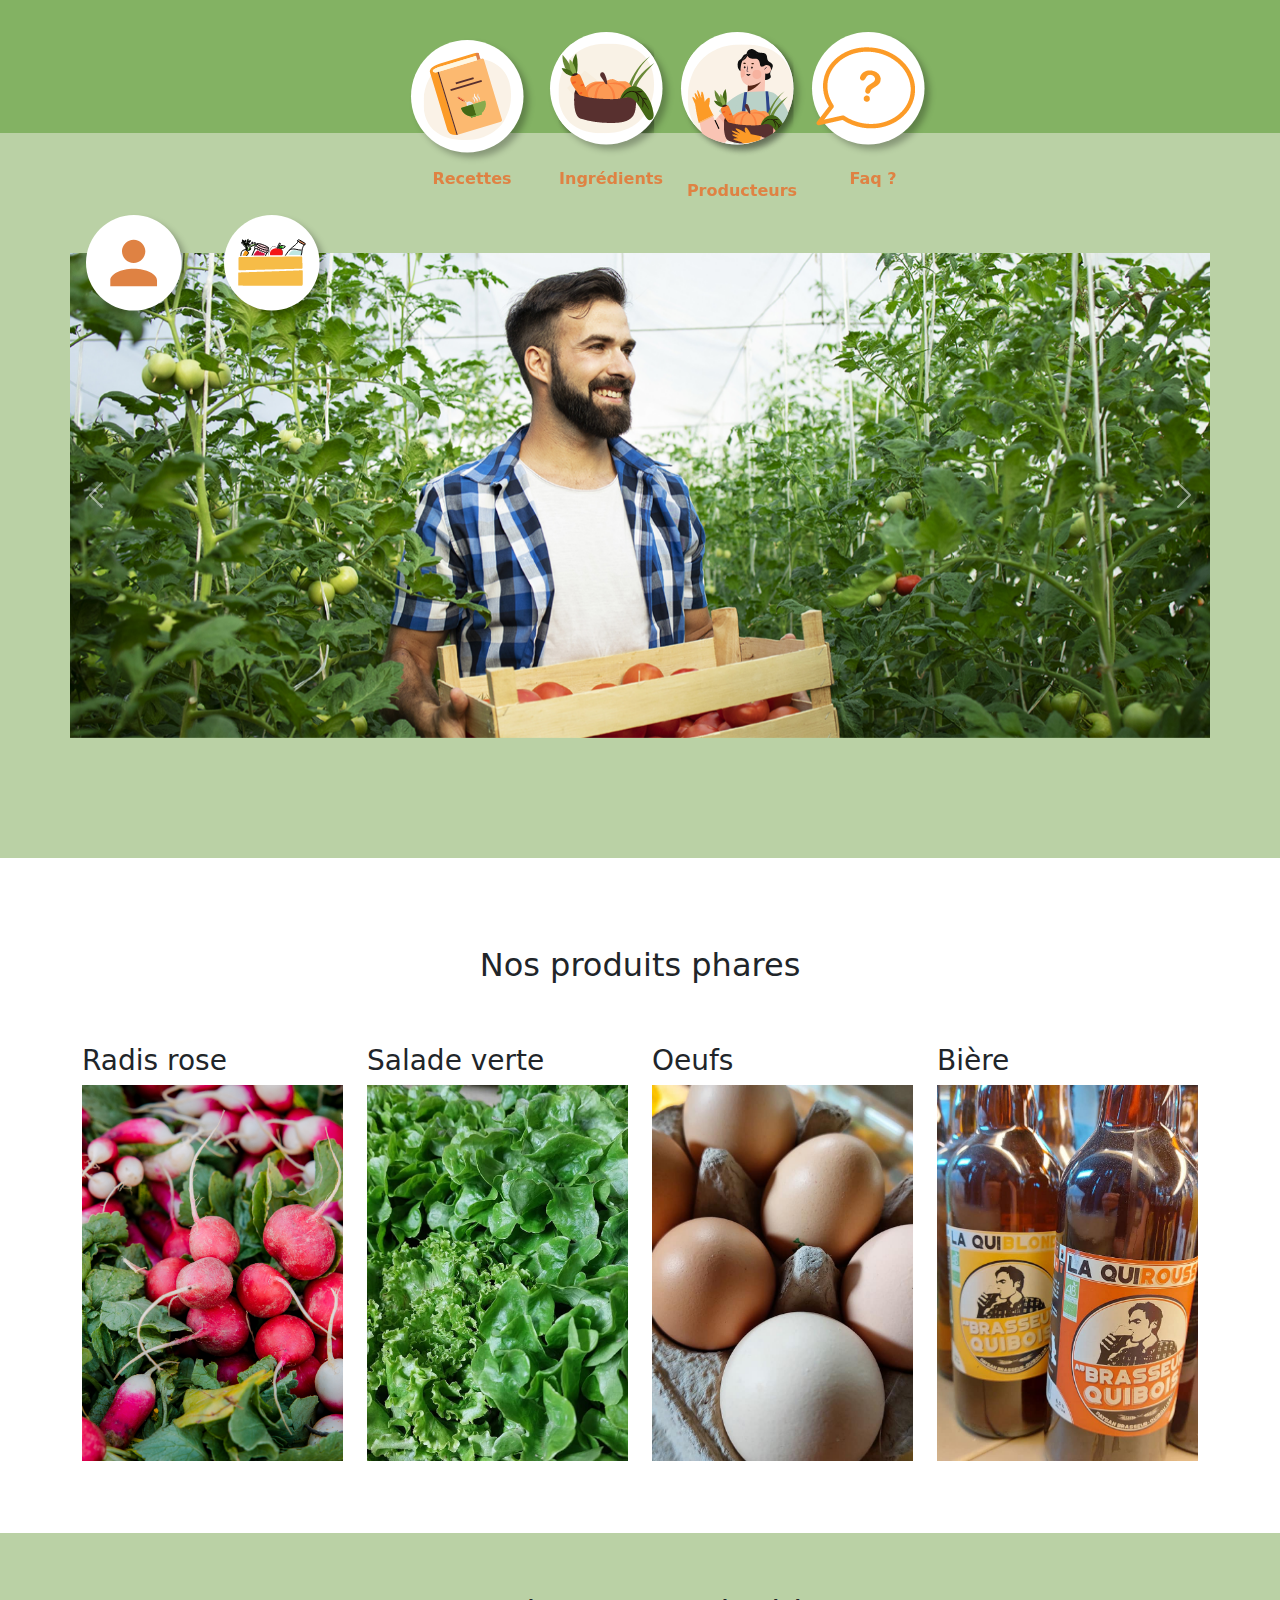
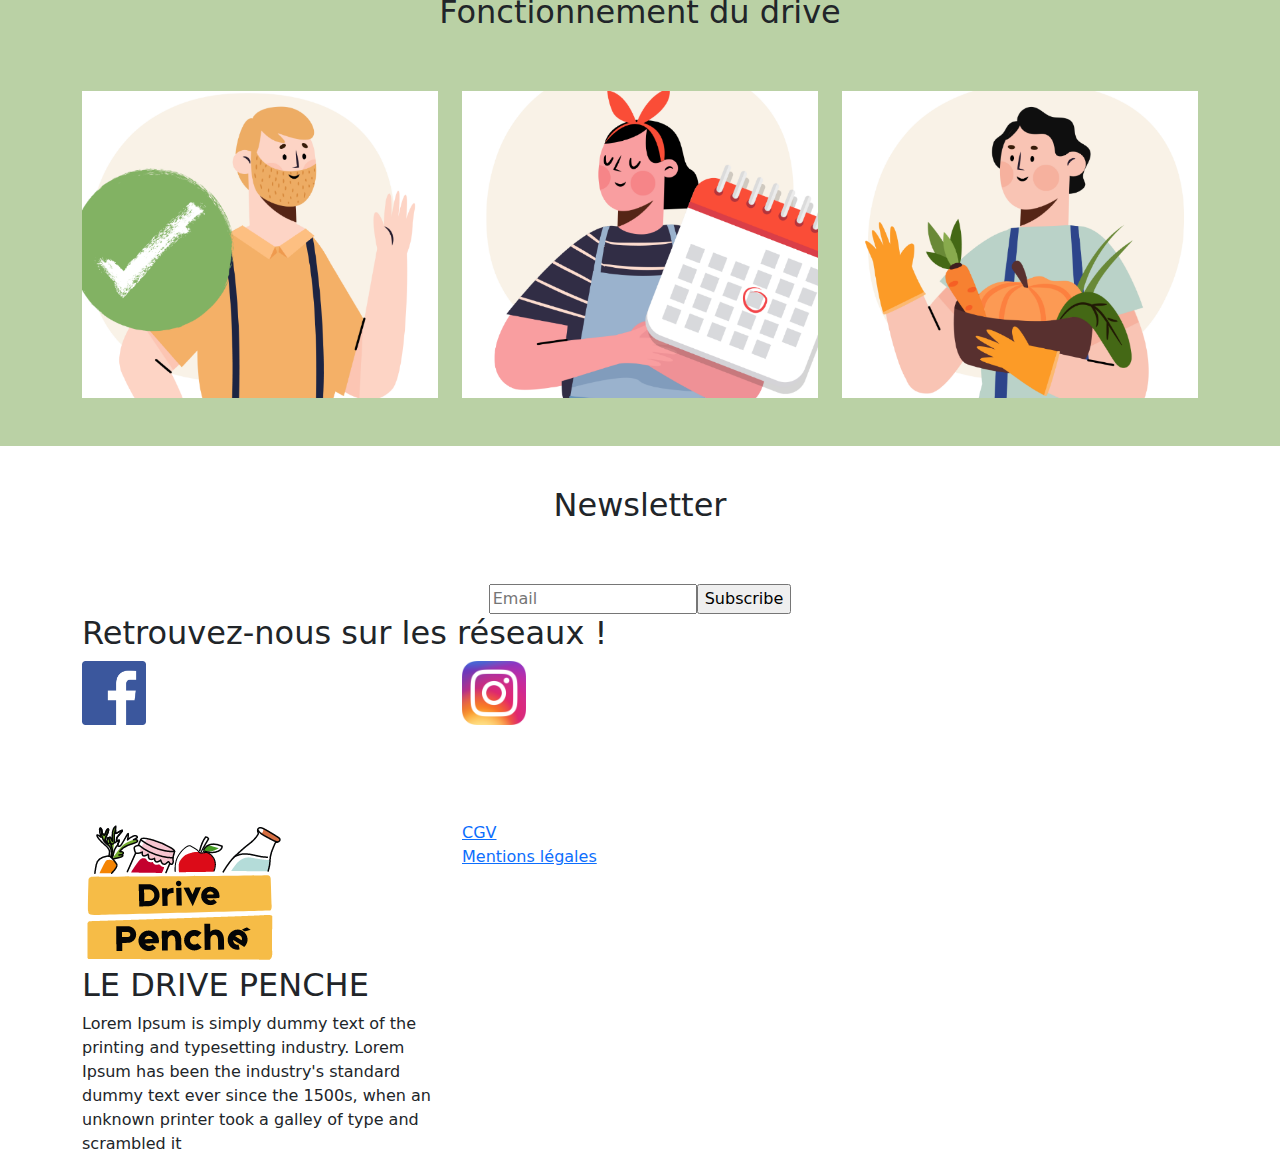
==== ledrivepenche.html @ c0ecc05b "start" ====
<!DOCTYPE html>
<html lang="en">
<head>
    <meta charset="UTF-8">
    <meta http-equiv="X-UA-Compatible" content="IE=edge">
    <meta name="viewport" content="width=device-width, initial-scale=1.0">
    <link rel="stylesheet" href="./lib/bt5/css/bootstrap.min.css">
    <link rel="stylesheet" href="./css/style.css">
    <title>Drive penché</title>
</head>
<body>
    <!-- nav -->
    <header id="navigation">      
      <nav class="navbar navstyle navbar-expand-xl fixed-top">
          <div class="container">
            <div class="row">
              <div class="col-4 col-xl-2">
                <a class="navbar-brand ms-2 me-4 mb-5" href="ledrivepenche.html">
                    <img src="./image/icons/logo_drive.png" x="0px" y="0px" width="130" height="100" viewBox="0 0 64 64">
                    </img>
                </a>
              </div>
              <div class="col-1 offset-3 col-xl-8">
                <button class="navbar-toggler collapsed" type="button" data-bs-toggle="collapse"
                  data-bs-target="#navbarCollapse" aria-controls="navbarCollapse" aria-expanded="false"
                  aria-label="Toggle navigation">
                  <span class="navbar-toggler-icon"></span>
                  <span></span>
                  <span></span>
                </button>
                <div class="collapse navbar-collapse main-menu" id="navbarCollapse">
                  <ul class="navbar-nav mx-auto">
                    <li class="nav-item">
                      <a class="nav-link" href="#">
                        <img src="./image/icons/Recettes.png" alt="">
                        <span class="d-block">Recettes</span>
                      </a>
                    </li>
                    <li class="nav-item">
                      <a href="#">
                        <img src="./image/icons/Ingredients.png" alt="" ></a>
                      <a class="nav-link" href="#">Ingrédients</a>
                    </li>
                    <li class="nav-item">
                      <a href="#"><img src="./image/icons/Producteurs.png" alt=""></a>
                      <a class="nav-link" href="#">Producteurs</a>
                    </li>
                    <li class="nav-item">
                      <a href="#"><img src="./image/icons/Faq.png" alt=""></a>
                      <a class="nav-link" href="#">Faq ?</a></li>
                  </ul>
                </div>
              </div>
              <div class="col-4 col-xl-2" id="navbarCollapse1">
                <ul class="navbar-nav ms-auto">
                  <li class="nav-item me-4 mb-5">
                    <a href="#"><img src="./image/icons/client.png" alt=""></a>
                  </li>
                  <li class="nav-item">
                    <a href="#"><img src="./image/icons/panier.png" alt=""></a>
                  </li>
                </ul>
              </div>
            </div>
          </div>
        </nav>
  </header>
      <!-- nav end -->




      <!-- home -->
      <div id="slider" class="carousel slide" data-bs-ride="carousel">
        <div class="carousel-inner container">
          <div class="carousel-item active">
            <img src="./image/landing-img.png" class="d-block w-100" alt="...">
          </div>
          <div class="carousel-item">
            <img src="./image/landing-img.png" class="d-block w-100" alt="...">
          </div>
        </div>
        <button class="carousel-control-prev" type="button" data-bs-target="#slider" data-bs-slide="prev">
          <span class="carousel-control-prev-icon" aria-hidden="true"></span>
          <span class="visually-hidden">Previous</span>
        </button>
        <button class="carousel-control-next" type="button" data-bs-target="#slider" data-bs-slide="next">
          <span class="carousel-control-next-icon" aria-hidden="true"></span>
          <span class="visually-hidden">Next</span>
        </button>
      </div>
  </div>
      <!-- home end -->
      


      
      <!-- section produits -->
      <div id="produits" class="container mt-5">
        <div class="row">
            <h2 class="text-center">Nos produits phares</h2>
            <div class="col-12 col-sm-6 col-lg-3 mb-4">
                <h3>Radis rose</h3>
                <img src="./image/radis.png" class="img-fluid" alt="...">
            </div>
                 <div class="col-12 col-sm-6 col-lg-3 mb-4">
                    <h3>Salade verte</h3>
                        <img src="./image/salade.png" class="img-fluid" alt="...">        
                </div>
                <div class="col-12 col-sm-6 col-lg-3 mb-4">
                        <h3>Oeufs</h3>
                    <img src="./image/oeufs.png" class="img-fluid" alt="...">
                </div>
            <div class="col-12 col-sm-6 col-lg-3 mb-4">
                    <h3>Bière</h3>
                <img src="./image/biere.png" class="img-fluid" alt="...">        
            </div>
           </div>
        </div>
      <!-- section produits end -->

    
      
      <!-- section fonctionnement -->
      <div id="fonctionnement" >
        <div class="container mt-5">
          <div class="row text-center">
            <h2>Fonctionnement du drive</h2>
              <div class="col-12 col-sm-8 col-lg-4 mb-5">
                  <img src="./image/fonctionnement1.png" class="img-fluid" alt="...">
              </div>
                 <div class="col-12 col-sm-8 col-lg-4 mb-5">
                    <img src="./image/fonctionnement2.png" class="img-fluid" alt="...">        
                </div>
              <div class="col-12 col-sm-8 col-lg-4 mb-5">
                  <img src="./image/fonctionnement3.png" class="img-fluid" alt="...">
              </div>
           </div>
        </div>
      </div>
      <!-- section fonctionnement end -->




        <!-- newsletter -->
        <div id="newsletter" class="text-center">
          <h2>Newsletter</h2>
          <form class="d-flex justify-content-center" action="#">
            <input type="" placeholder="Email" />
            <input type="submit" value="Subscribe" />
          </form>
        </div>
        <!-- newsletter end -->

      
      
      
      <!-- prefooter -->
      <div id="reseaux" class="container">
        <div class="row">
            <h2>Retrouvez-nous sur les réseaux !</h2>
            <div class="col-12 col-sm-8 col-lg-4 mb-5">
                <img src="./image/icons/facebook.png" alt="..." width="64" height="64">
            </div>
                 <div class="col-12 col-sm-8 col-lg-4 mb-5">
                    <img src="./image/icons/instagram.png" class="" alt="..." width="64" height="64">        
                </div>
           </div>
        </div>
    <!-- prefooter end -->


      <!-- footer -->
      <div id="reseaux" class="container mt-5">
        <div class="row">
            <div class="col-12 col-sm-8 col-lg-4">
                <img src="./image/icons/logo_drive.png" class="image-fluid" alt="...">
                  <h2>LE DRIVE PENCHE</h2>
                    <p>Lorem Ipsum is simply dummy text of the printing
                      and typesetting industry. Lorem Ipsum has been the
                      industry's standard dummy text ever since the
                      1500s, when an unknown printer took a galley of
                      type and scrambled it </p>
            </div>
                 <div class="col-12 col-sm-8 col-lg-4">
                    <ul class="list-unstyled">
                        <a href="#">
                            <li>CGV</li>
                        </a>
                        <a href="#">
                            <li>Mentions légales</li>
                        </a>
                    </ul>       
                </div>
           </div>
        </div>
      <!-- footer end -->





    <script src="./lib/bt5/js/bootstrap.min.js"></script>
</body>
</html>
---- css/style.css ----
.main-menu {
    margin-top: 130px;
}
header {
    height: 133px;
}
.navbar {
    height: 133px;
    background-color: #83b263;
    padding-top: 45px;
}
#slider {
    background-color: #BAD1A5;
}
.carousel {
    padding: 120px 0 ;
}
.carousel-inner {
    padding: 0;
}
#navbarCollapse a {
    color: #DF8243;
    font-weight: bolder;
    text-align: center;
}
#fonctionnement {
    background-color: #BAD1A5;
}
#fonctionnement h2 {
    margin-top: 60px;
    margin-bottom: 60px;
}

#produits h2 {
    margin-top: 40px;
    margin-bottom: 60px;
}
#newsletter h2  {
    margin-top: 40px;
    margin-bottom: 60px;
}
#reseaux {
    flex
}
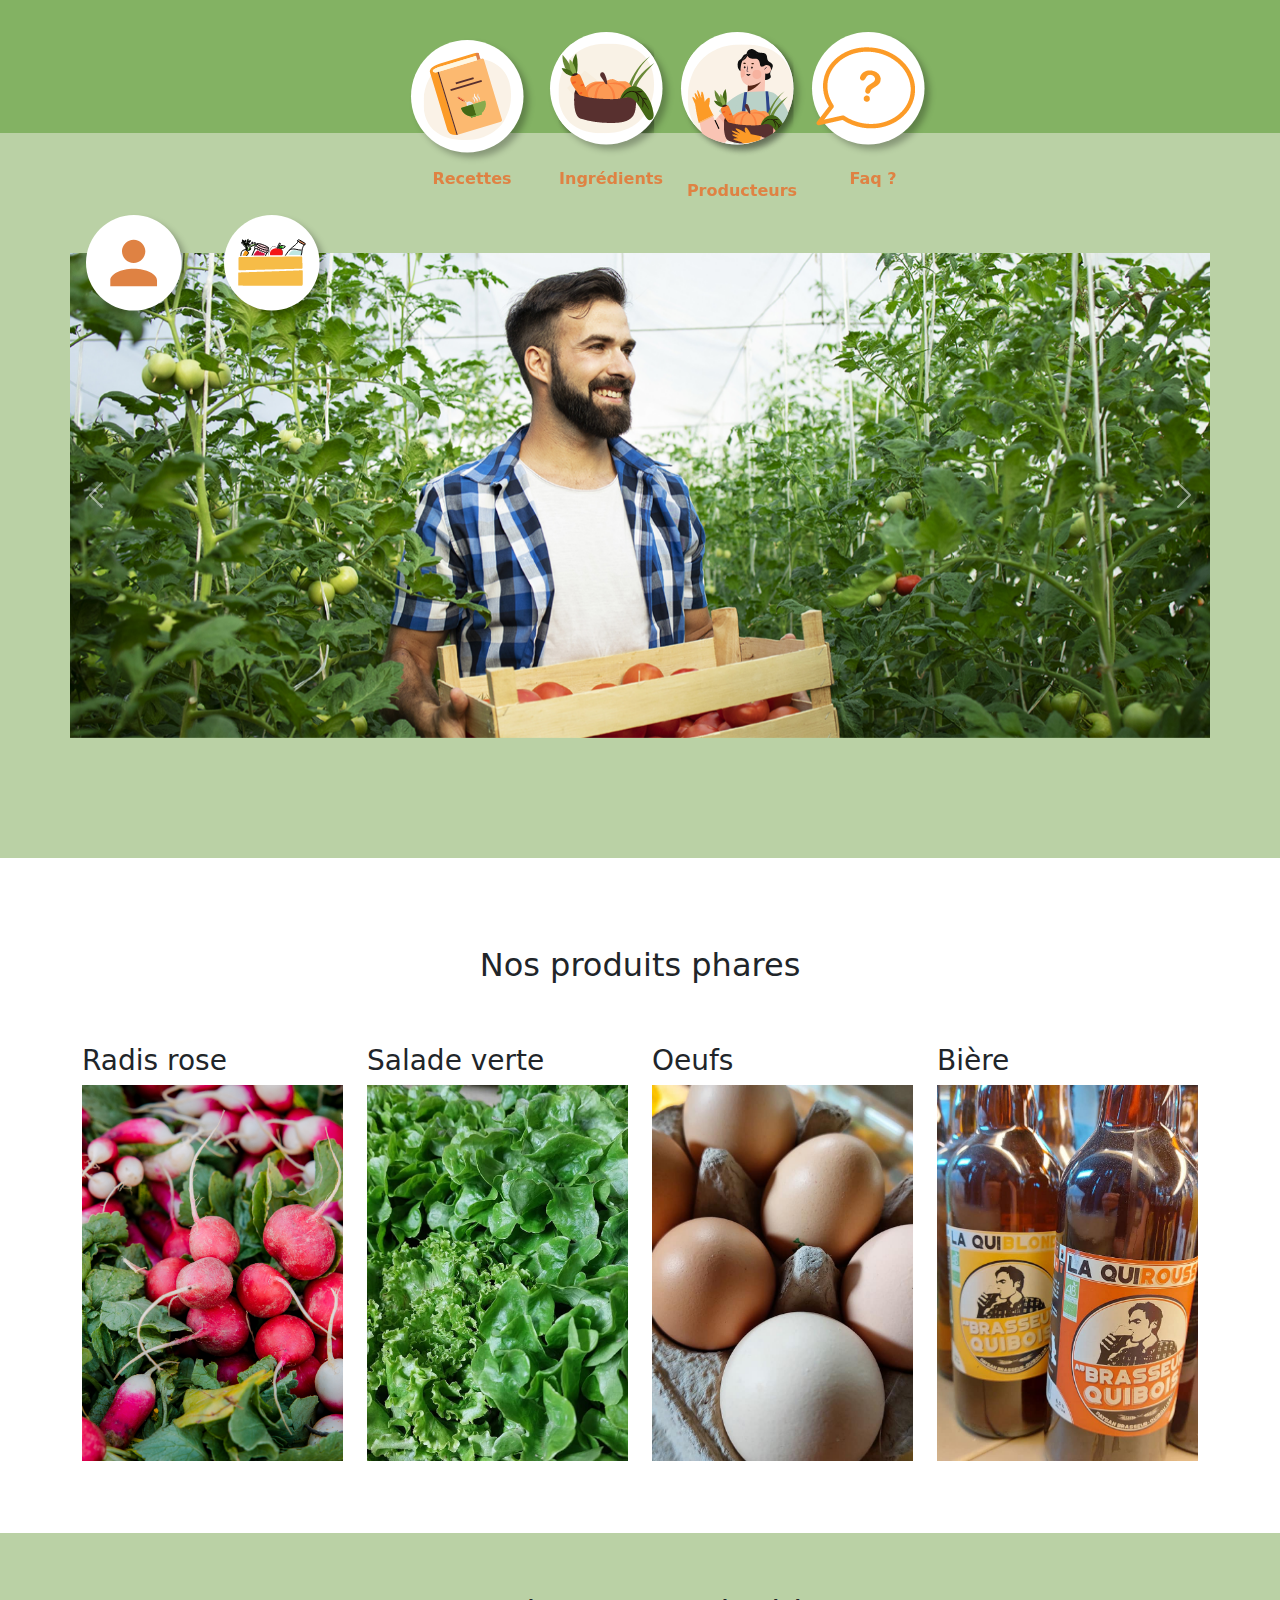
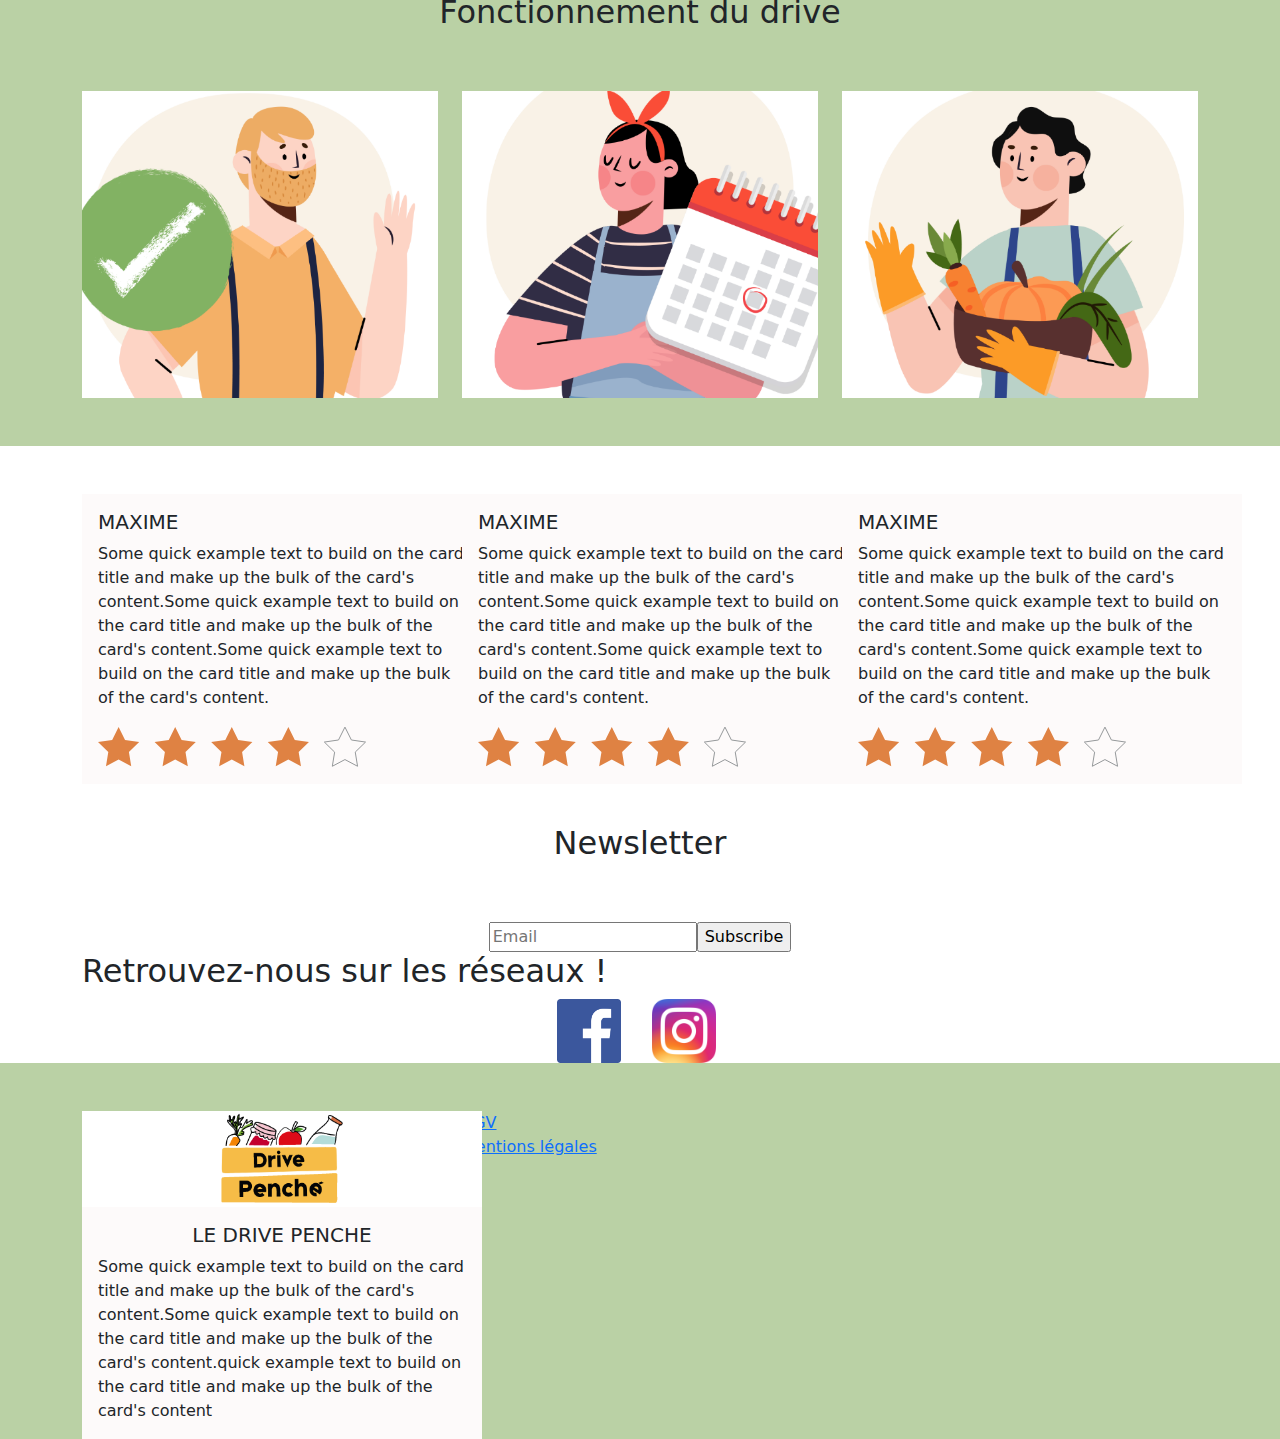
==== commit 7cf3f378: "card" ====
--- a/ledrivepenche.html
+++ b/ledrivepenche.html
@@ -70,7 +70,7 @@
 
 
 
-      <!-- home -->
+      <!-- home --> 
       <div id="slider" class="carousel slide" data-bs-ride="carousel">
         <div class="carousel-inner container">
           <div class="carousel-item active">
@@ -140,6 +140,40 @@
       </div>
       <!-- section fonctionnement end -->
 
+<!---commentaires-->
+        <div class="container">
+          <div class="row">
+              <div class="col-12 col-sm-8 col-lg-4">
+                <div class="card rounded-0 border-0 mt-5" style="width: 25rem;">
+                  <div class="card-body">
+                    <h5 class="card-title text-left">MAXIME</h5>
+                    <p class="card-text">Some quick example text to build on the card title and make up the bulk of the card's content.Some quick example text to build on the card title and make up the bulk of the card's content.Some quick example text to build on the card title and make up the bulk of the card's content.</p>
+                    <img src="./image/icons/stars.png" class="" alt="...">
+                  </div>
+                </div>
+              </div>
+              <div class="col-12 col-sm-8 col-lg-4">
+                <div class="card rounded-0 border-0 mt-5" style="width: 25rem;">
+                  <div class="card-body">
+                    <h5 class="card-title text-left">MAXIME</h5>
+                    <p class="card-text">Some quick example text to build on the card title and make up the bulk of the card's content.Some quick example text to build on the card title and make up the bulk of the card's content.Some quick example text to build on the card title and make up the bulk of the card's content.</p>
+                    <img src="./image/icons/stars.png" class="" alt="...">
+                  </div>
+                </div>
+              </div>
+              <div class="col-12 col-sm-8 col-lg-4">
+                <div class="card rounded-0 border-0 mt-5" style="width: 25rem;">
+                  <div class="card-body">
+                    <h5 class="card-title text-left">MAXIME</h5>
+                    <p class="card-text">Some quick example text to build on the card title and make up the bulk of the card's content.Some quick example text to build on the card title and make up the bulk of the card's content.Some quick example text to build on the card title and make up the bulk of the card's content.</p>
+                    <img src="./image/icons/stars.png" class="" alt="...">
+                  </div>
+                </div>
+              </div>
+            </div>
+          </div>
+<!---commntaires end-->
+
 
 
 
@@ -160,41 +194,43 @@
       <div id="reseaux" class="container">
         <div class="row">
             <h2>Retrouvez-nous sur les réseaux !</h2>
-            <div class="col-12 col-sm-8 col-lg-4 mb-5">
+            <div class="col-1 offset-5">
                 <img src="./image/icons/facebook.png" alt="..." width="64" height="64">
             </div>
-                 <div class="col-12 col-sm-8 col-lg-4 mb-5">
+                 <div class="col-2">
                     <img src="./image/icons/instagram.png" class="" alt="..." width="64" height="64">        
                 </div>
            </div>
         </div>
-    <!-- prefooter end -->
+      <!-- prefooter end -->
 
 
       <!-- footer -->
-      <div id="reseaux" class="container mt-5">
-        <div class="row">
-            <div class="col-12 col-sm-8 col-lg-4">
-                <img src="./image/icons/logo_drive.png" class="image-fluid" alt="...">
-                  <h2>LE DRIVE PENCHE</h2>
-                    <p>Lorem Ipsum is simply dummy text of the printing
-                      and typesetting industry. Lorem Ipsum has been the
-                      industry's standard dummy text ever since the
-                      1500s, when an unknown printer took a galley of
-                      type and scrambled it </p>
-            </div>
-                 <div class="col-12 col-sm-8 col-lg-4">
-                    <ul class="list-unstyled">
-                        <a href="#">
-                            <li>CGV</li>
-                        </a>
-                        <a href="#">
-                            <li>Mentions légales</li>
-                        </a>
-                    </ul>       
-                </div>
-           </div>
-        </div>
+      <div class="reseaux">
+        <div class="container">
+          <div class="row">
+              <div class="col-12 col-sm-8 col-lg-4">
+                <div class="card rounded-0 border-0 mt-5" style="width: 25rem;">
+                  <img src="./image/icons/logo_drive.png" class="" alt="..." width="128" height="96">
+                  <div class="card-body">
+                    <h5 class="card-title text-center">LE DRIVE PENCHE</h5>
+                    <p class="card-text">Some quick example text to build on the card title and make up the bulk of the card's content.Some quick example text to build on the card title and make up the bulk of the card's content.quick example text to build on the card title and make up the bulk of the card's content</p>
+                  </div>
+                </div>
+              </div>
+                  <div class="col-12 col-sm-8 col-lg-4 mt-5">
+                      <ul class="list-unstyled">
+                          <a href="#">
+                              <li>CGV</li>
+                          </a>
+                          <a href="#">
+                              <li>Mentions légales</li>
+                          </a>
+                      </ul>       
+                  </div>
+            </div>
+          </div>
+      </div>
       <!-- footer end -->
 
 
--- a/css/style.css
+++ b/css/style.css
@@ -39,6 +39,14 @@
     margin-top: 40px;
     margin-bottom: 60px;
 }
-#reseaux {
-    flex
-}+.reseaux {
+    background-color: #BAD1A5;
+    
+}
+.reseaux img {
+    margin: 0 auto;
+}
+
+.card-body {
+    background-color: #FDFAFA;
+}
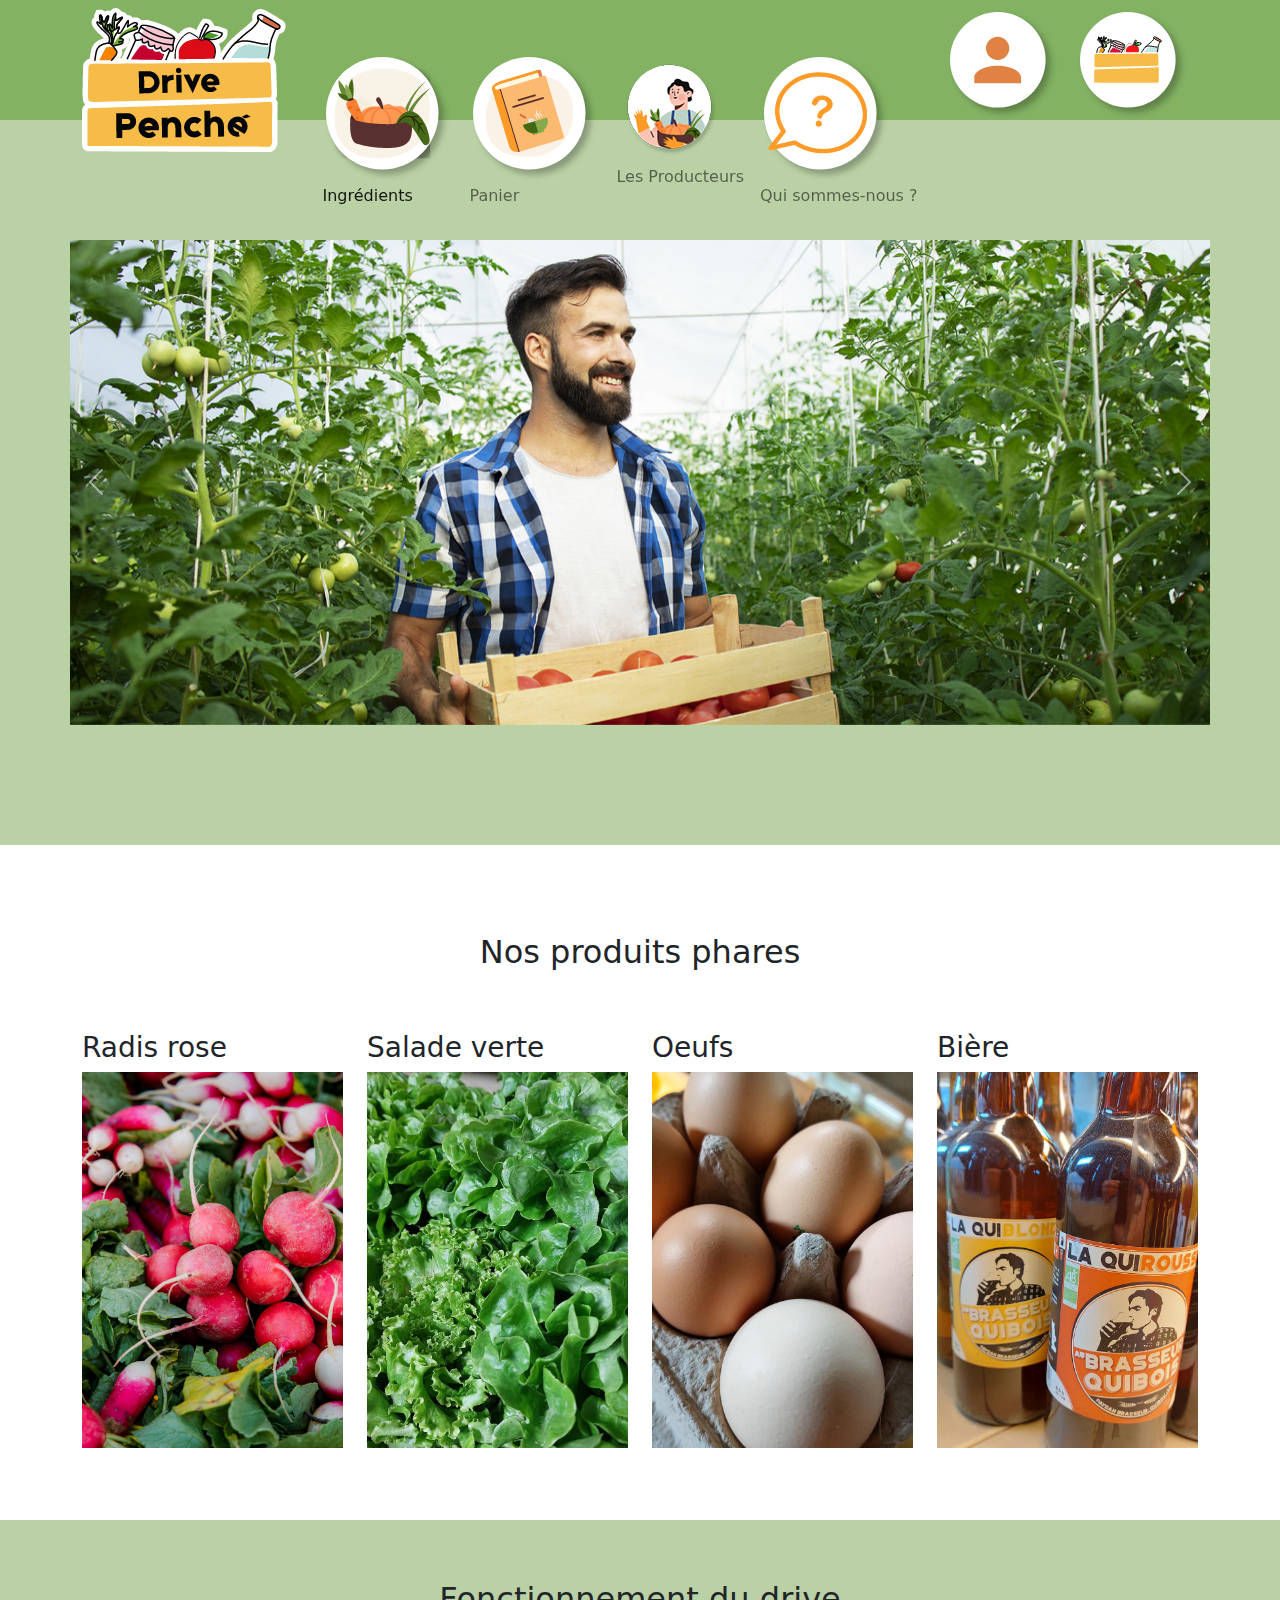
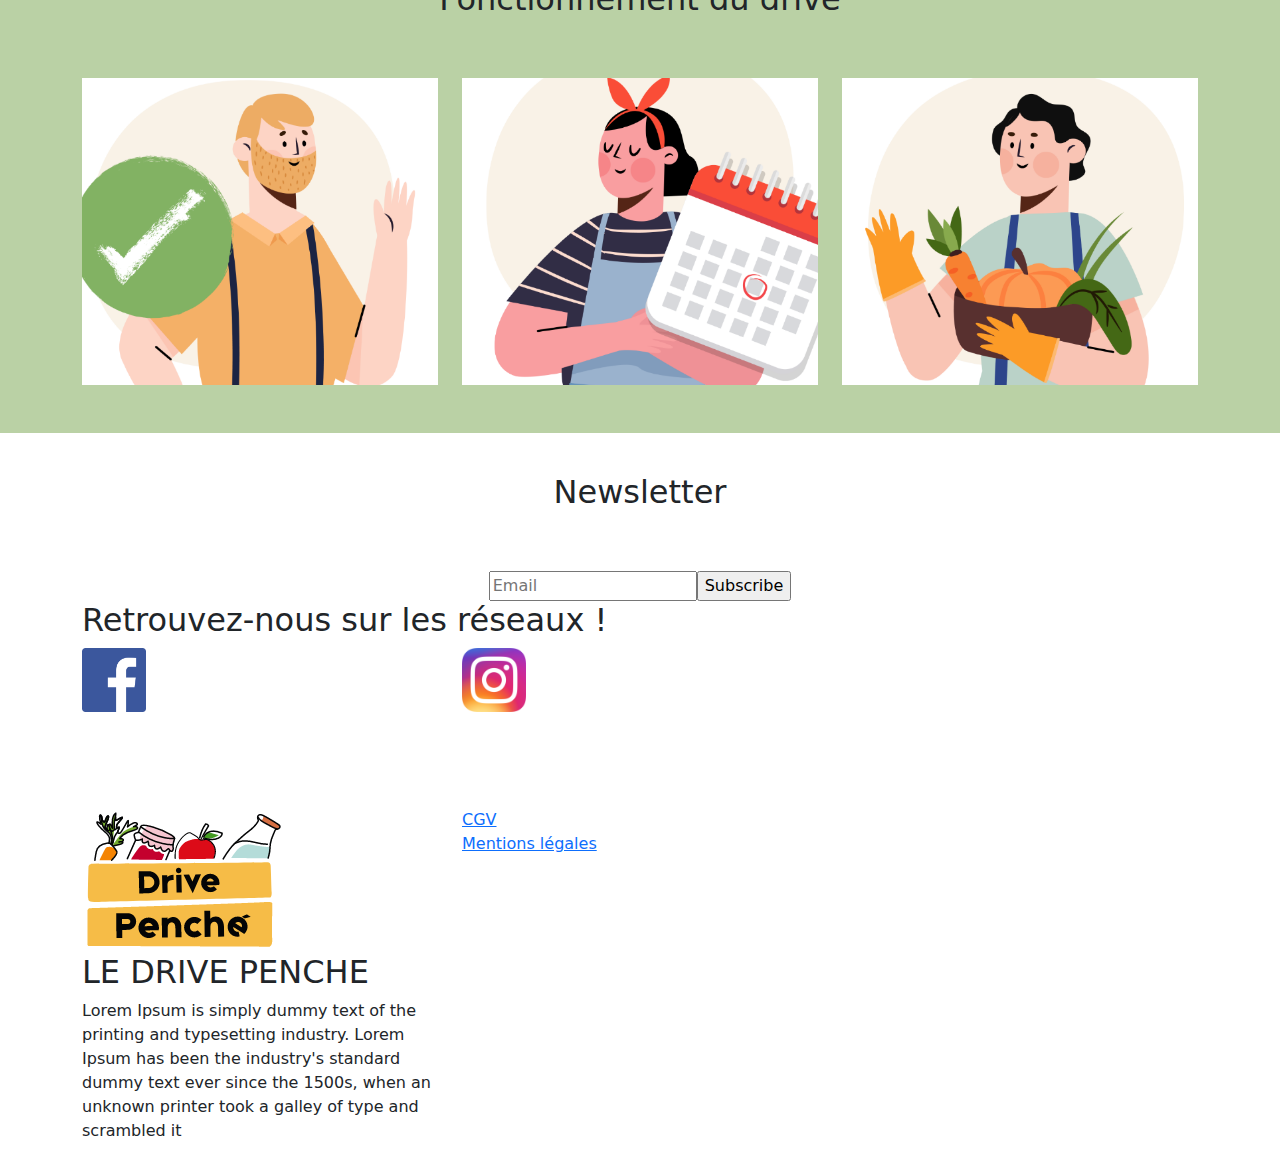
==== commit 7e1c3131: "Modification header" ====
--- a/ledrivepenche.html
+++ b/ledrivepenche.html
@@ -1,126 +1,114 @@
 <!DOCTYPE html>
-<html lang="en">
+<html lang="fr">
 <head>
     <meta charset="UTF-8">
     <meta http-equiv="X-UA-Compatible" content="IE=edge">
     <meta name="viewport" content="width=device-width, initial-scale=1.0">
     <link rel="stylesheet" href="./lib/bt5/css/bootstrap.min.css">
     <link rel="stylesheet" href="./css/style.css">
-    <title>Drive penché</title>
+    <title>Le Drive penché</title>
 </head>
 <body>
-    <!-- nav -->
-    <header id="navigation">      
-      <nav class="navbar navstyle navbar-expand-xl fixed-top">
-          <div class="container">
-            <div class="row">
-              <div class="col-4 col-xl-2">
-                <a class="navbar-brand ms-2 me-4 mb-5" href="ledrivepenche.html">
-                    <img src="./image/icons/logo_drive.png" x="0px" y="0px" width="130" height="100" viewBox="0 0 64 64">
-                    </img>
-                </a>
-              </div>
-              <div class="col-1 offset-3 col-xl-8">
-                <button class="navbar-toggler collapsed" type="button" data-bs-toggle="collapse"
-                  data-bs-target="#navbarCollapse" aria-controls="navbarCollapse" aria-expanded="false"
-                  aria-label="Toggle navigation">
-                  <span class="navbar-toggler-icon"></span>
-                  <span></span>
-                  <span></span>
-                </button>
-                <div class="collapse navbar-collapse main-menu" id="navbarCollapse">
-                  <ul class="navbar-nav mx-auto">
-                    <li class="nav-item">
-                      <a class="nav-link" href="#">
-                        <img src="./image/icons/Recettes.png" alt="">
-                        <span class="d-block">Recettes</span>
-                      </a>
-                    </li>
-                    <li class="nav-item">
-                      <a href="#">
-                        <img src="./image/icons/Ingredients.png" alt="" ></a>
-                      <a class="nav-link" href="#">Ingrédients</a>
-                    </li>
-                    <li class="nav-item">
-                      <a href="#"><img src="./image/icons/Producteurs.png" alt=""></a>
-                      <a class="nav-link" href="#">Producteurs</a>
-                    </li>
-                    <li class="nav-item">
-                      <a href="#"><img src="./image/icons/Faq.png" alt=""></a>
-                      <a class="nav-link" href="#">Faq ?</a></li>
-                  </ul>
-                </div>
-              </div>
-              <div class="col-4 col-xl-2" id="navbarCollapse1">
-                <ul class="navbar-nav ms-auto">
-                  <li class="nav-item me-4 mb-5">
-                    <a href="#"><img src="./image/icons/client.png" alt=""></a>
-                  </li>
-                  <li class="nav-item">
-                    <a href="#"><img src="./image/icons/panier.png" alt=""></a>
-                  </li>
-                </ul>
-              </div>
-            </div>
-          </div>
-        </nav>
+  <!-- HEADER -->
+  <header class="sticky-top bg-primary">
+    <nav class="navbar navbar-expand-lg p-0">
+      <div class="container">
+        <a class="navbar-brand" href="#">
+          <img src="image/icons/logo_drive.png" alt="Logo du drive penché">
+        </a>
+        <button class="navbar-toggler" type="button" data-bs-toggle="collapse" data-bs-target="#navbarSupportedContent" aria-controls="navbarSupportedContent" aria-expanded="false" aria-label="Toggle navigation">
+          <span class="navbar-toggler-icon"></span>
+        </button>
+        <div class="collapse navbar-collapse" id="navbarSupportedContent">
+          <ul class="navbar-nav mx-auto main-nav">
+            <li class="nav-item">
+              <a class="nav-link active" aria-current="page" href="#">
+                <img class="d-none d-lg-block" src="image/icons/Ingredients.png" alt="" srcset="">
+                <span class="d-block">Ingrédients</span>
+              </a>
+            </li>
+            <li class="nav-item">
+              <a class="nav-link" href="#">
+                <img class="d-none d-lg-block" src="image/icons/Recettes.png" alt="" srcset="">
+                <span class="d-block">Panier</span>
+              </a>
+            </li>
+            <li class="nav-item">
+              <a class="nav-link" href="#">
+                <img class="d-none d-lg-block" src="image/icons/Producteurs.png" alt="" srcset="">                
+                <span class="d-block">Les Producteurs</span>
+              </a>              
+            </li>
+            <li class="nav-item">
+              <a class="nav-link">
+                <img class="d-none d-lg-block" src="image/icons/Faq.png" alt="" srcset="">                
+                <span class="d-block">Qui sommes-nous ?</span>
+              </a>
+            </li>
+          </ul>          
+        </div>
+        <div class="d-none d-lg-flex">
+          <ul class="navbar-nav">
+            <li class="nav-item"><img class="nav-link" src="image/icons/client.png" alt="" srcset=""></li>
+            <li class="nav-item"><img class="nav-link" src="image/icons/panier.png" alt="" srcset=""></li>              
+          </ul>
+        </div> 
+        <div class="d-flex d-lg-none fixed-bottom p-3">          
+            <a href="/"><img class="nav-link" src="image/icons/client.png" alt="" srcset=""></a>
+            <a href="/"><img class="nav-link" src="image/icons/panier.png" alt="" srcset=""></a>
+          </ul>
+        </div>       
+      </div>
+    </nav>
   </header>
-      <!-- nav end -->
+  
+  <!-- END HEADER -->
 
+  <!-- HOME --> 
+  <div id="slider" class="carousel slide" data-bs-ride="carousel">
+    <div class="carousel-inner container">
+      <div class="carousel-item active">
+        <img src="./image/landing-img.png" class="d-block w-100" alt="...">
+      </div>
+      <div class="carousel-item">
+        <img src="./image/landing-img.png" class="d-block w-100" alt="...">
+      </div>
+    </div>
+    <button class="carousel-control-prev" type="button" data-bs-target="#slider" data-bs-slide="prev">
+      <span class="carousel-control-prev-icon" aria-hidden="true"></span>
+      <span class="visually-hidden">Previous</span>
+    </button>
+    <button class="carousel-control-next" type="button" data-bs-target="#slider" data-bs-slide="next">
+      <span class="carousel-control-next-icon" aria-hidden="true"></span>
+      <span class="visually-hidden">Next</span>
+    </button>
+  </div>
+  <!-- END HOME -->
+      
+  <!-- section produits -->
+  <div id="produits" class="container mt-5">
+    <div class="row">
+      <h2 class="text-center">Nos produits phares</h2>
+      <div class="col-12 col-sm-6 col-lg-3 mb-4">
+        <h3>Radis rose</h3>
+        <img src="./image/radis.png" class="img-fluid" alt="...">
+      </div>
+      <div class="col-12 col-sm-6 col-lg-3 mb-4">
+        <h3>Salade verte</h3>
+        <img src="./image/salade.png" class="img-fluid" alt="...">        
+      </div>
+      <div class="col-12 col-sm-6 col-lg-3 mb-4">
+        <h3>Oeufs</h3>
+        <img src="./image/oeufs.png" class="img-fluid" alt="...">
+      </div>
+      <div class="col-12 col-sm-6 col-lg-3 mb-4">
+        <h3>Bière</h3>
+        <img src="./image/biere.png" class="img-fluid" alt="...">        
+      </div>
+    </div>
+  </div>
+  <!-- section produits end -->
 
-
-
-      <!-- home --> 
-      <div id="slider" class="carousel slide" data-bs-ride="carousel">
-        <div class="carousel-inner container">
-          <div class="carousel-item active">
-            <img src="./image/landing-img.png" class="d-block w-100" alt="...">
-          </div>
-          <div class="carousel-item">
-            <img src="./image/landing-img.png" class="d-block w-100" alt="...">
-          </div>
-        </div>
-        <button class="carousel-control-prev" type="button" data-bs-target="#slider" data-bs-slide="prev">
-          <span class="carousel-control-prev-icon" aria-hidden="true"></span>
-          <span class="visually-hidden">Previous</span>
-        </button>
-        <button class="carousel-control-next" type="button" data-bs-target="#slider" data-bs-slide="next">
-          <span class="carousel-control-next-icon" aria-hidden="true"></span>
-          <span class="visually-hidden">Next</span>
-        </button>
-      </div>
-  </div>
-      <!-- home end -->
-      
-
-
-      
-      <!-- section produits -->
-      <div id="produits" class="container mt-5">
-        <div class="row">
-            <h2 class="text-center">Nos produits phares</h2>
-            <div class="col-12 col-sm-6 col-lg-3 mb-4">
-                <h3>Radis rose</h3>
-                <img src="./image/radis.png" class="img-fluid" alt="...">
-            </div>
-                 <div class="col-12 col-sm-6 col-lg-3 mb-4">
-                    <h3>Salade verte</h3>
-                        <img src="./image/salade.png" class="img-fluid" alt="...">        
-                </div>
-                <div class="col-12 col-sm-6 col-lg-3 mb-4">
-                        <h3>Oeufs</h3>
-                    <img src="./image/oeufs.png" class="img-fluid" alt="...">
-                </div>
-            <div class="col-12 col-sm-6 col-lg-3 mb-4">
-                    <h3>Bière</h3>
-                <img src="./image/biere.png" class="img-fluid" alt="...">        
-            </div>
-           </div>
-        </div>
-      <!-- section produits end -->
-
-    
-      
       <!-- section fonctionnement -->
       <div id="fonctionnement" >
         <div class="container mt-5">
@@ -139,40 +127,6 @@
         </div>
       </div>
       <!-- section fonctionnement end -->
-
-<!---commentaires-->
-        <div class="container">
-          <div class="row">
-              <div class="col-12 col-sm-8 col-lg-4">
-                <div class="card rounded-0 border-0 mt-5" style="width: 25rem;">
-                  <div class="card-body">
-                    <h5 class="card-title text-left">MAXIME</h5>
-                    <p class="card-text">Some quick example text to build on the card title and make up the bulk of the card's content.Some quick example text to build on the card title and make up the bulk of the card's content.Some quick example text to build on the card title and make up the bulk of the card's content.</p>
-                    <img src="./image/icons/stars.png" class="" alt="...">
-                  </div>
-                </div>
-              </div>
-              <div class="col-12 col-sm-8 col-lg-4">
-                <div class="card rounded-0 border-0 mt-5" style="width: 25rem;">
-                  <div class="card-body">
-                    <h5 class="card-title text-left">MAXIME</h5>
-                    <p class="card-text">Some quick example text to build on the card title and make up the bulk of the card's content.Some quick example text to build on the card title and make up the bulk of the card's content.Some quick example text to build on the card title and make up the bulk of the card's content.</p>
-                    <img src="./image/icons/stars.png" class="" alt="...">
-                  </div>
-                </div>
-              </div>
-              <div class="col-12 col-sm-8 col-lg-4">
-                <div class="card rounded-0 border-0 mt-5" style="width: 25rem;">
-                  <div class="card-body">
-                    <h5 class="card-title text-left">MAXIME</h5>
-                    <p class="card-text">Some quick example text to build on the card title and make up the bulk of the card's content.Some quick example text to build on the card title and make up the bulk of the card's content.Some quick example text to build on the card title and make up the bulk of the card's content.</p>
-                    <img src="./image/icons/stars.png" class="" alt="...">
-                  </div>
-                </div>
-              </div>
-            </div>
-          </div>
-<!---commntaires end-->
 
 
 
@@ -194,43 +148,41 @@
       <div id="reseaux" class="container">
         <div class="row">
             <h2>Retrouvez-nous sur les réseaux !</h2>
-            <div class="col-1 offset-5">
+            <div class="col-12 col-sm-8 col-lg-4 mb-5">
                 <img src="./image/icons/facebook.png" alt="..." width="64" height="64">
             </div>
-                 <div class="col-2">
+                 <div class="col-12 col-sm-8 col-lg-4 mb-5">
                     <img src="./image/icons/instagram.png" class="" alt="..." width="64" height="64">        
                 </div>
            </div>
         </div>
-      <!-- prefooter end -->
+    <!-- prefooter end -->
 
 
       <!-- footer -->
-      <div class="reseaux">
-        <div class="container">
-          <div class="row">
-              <div class="col-12 col-sm-8 col-lg-4">
-                <div class="card rounded-0 border-0 mt-5" style="width: 25rem;">
-                  <img src="./image/icons/logo_drive.png" class="" alt="..." width="128" height="96">
-                  <div class="card-body">
-                    <h5 class="card-title text-center">LE DRIVE PENCHE</h5>
-                    <p class="card-text">Some quick example text to build on the card title and make up the bulk of the card's content.Some quick example text to build on the card title and make up the bulk of the card's content.quick example text to build on the card title and make up the bulk of the card's content</p>
-                  </div>
+      <div id="reseaux" class="container mt-5">
+        <div class="row">
+            <div class="col-12 col-sm-8 col-lg-4">
+                <img src="./image/icons/logo_drive.png" class="image-fluid" alt="...">
+                  <h2>LE DRIVE PENCHE</h2>
+                    <p>Lorem Ipsum is simply dummy text of the printing
+                      and typesetting industry. Lorem Ipsum has been the
+                      industry's standard dummy text ever since the
+                      1500s, when an unknown printer took a galley of
+                      type and scrambled it </p>
+            </div>
+                 <div class="col-12 col-sm-8 col-lg-4">
+                    <ul class="list-unstyled">
+                        <a href="#">
+                            <li>CGV</li>
+                        </a>
+                        <a href="#">
+                            <li>Mentions légales</li>
+                        </a>
+                    </ul>       
                 </div>
-              </div>
-                  <div class="col-12 col-sm-8 col-lg-4 mt-5">
-                      <ul class="list-unstyled">
-                          <a href="#">
-                              <li>CGV</li>
-                          </a>
-                          <a href="#">
-                              <li>Mentions légales</li>
-                          </a>
-                      </ul>       
-                  </div>
-            </div>
-          </div>
-      </div>
+           </div>
+        </div>
       <!-- footer end -->
 
 
--- a/css/style.css
+++ b/css/style.css
@@ -1,13 +1,25 @@
+@font-face {
+    font-family: "Roboto";
+    src: url(../font/Roboto/Roboto-Medium.ttf);
+}
+
+header {
+    height: 120px;
+}
+.bg-primary {
+    background-color: #83B263!important;
+}
+.navbar-brand {
+    margin-bottom: -30px;
+}
+.main-nav {
+    margin-bottom: -130px;
+}
 .main-menu {
     margin-top: 130px;
 }
-header {
-    height: 133px;
-}
-.navbar {
-    height: 133px;
-    background-color: #83b263;
-    padding-top: 45px;
+.menu-label {
+    font-family: "Roboto", 'Courier New', Courier;
 }
 #slider {
     background-color: #BAD1A5;
@@ -17,11 +29,6 @@
 }
 .carousel-inner {
     padding: 0;
-}
-#navbarCollapse a {
-    color: #DF8243;
-    font-weight: bolder;
-    text-align: center;
 }
 #fonctionnement {
     background-color: #BAD1A5;
@@ -38,15 +45,4 @@
 #newsletter h2  {
     margin-top: 40px;
     margin-bottom: 60px;
-}
-.reseaux {
-    background-color: #BAD1A5;
-    
-}
-.reseaux img {
-    margin: 0 auto;
-}
-
-.card-body {
-    background-color: #FDFAFA;
-}
+}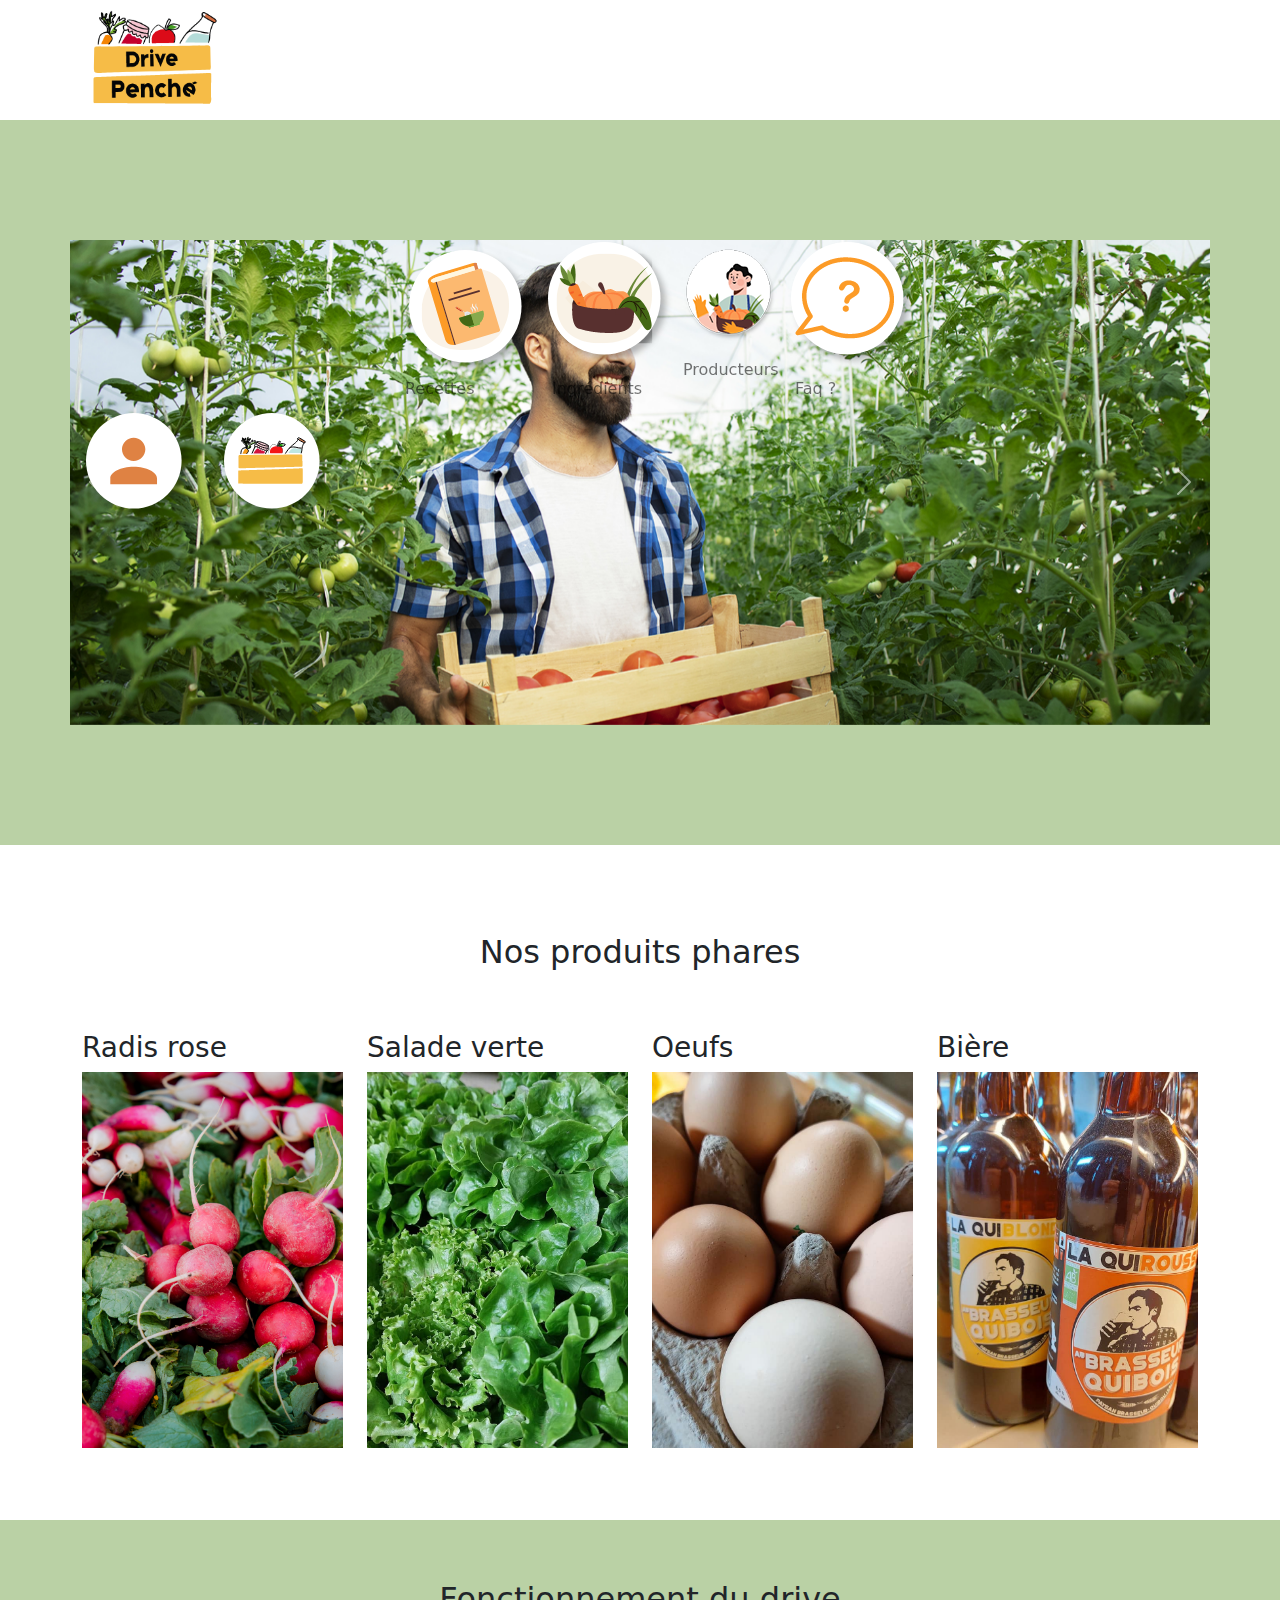
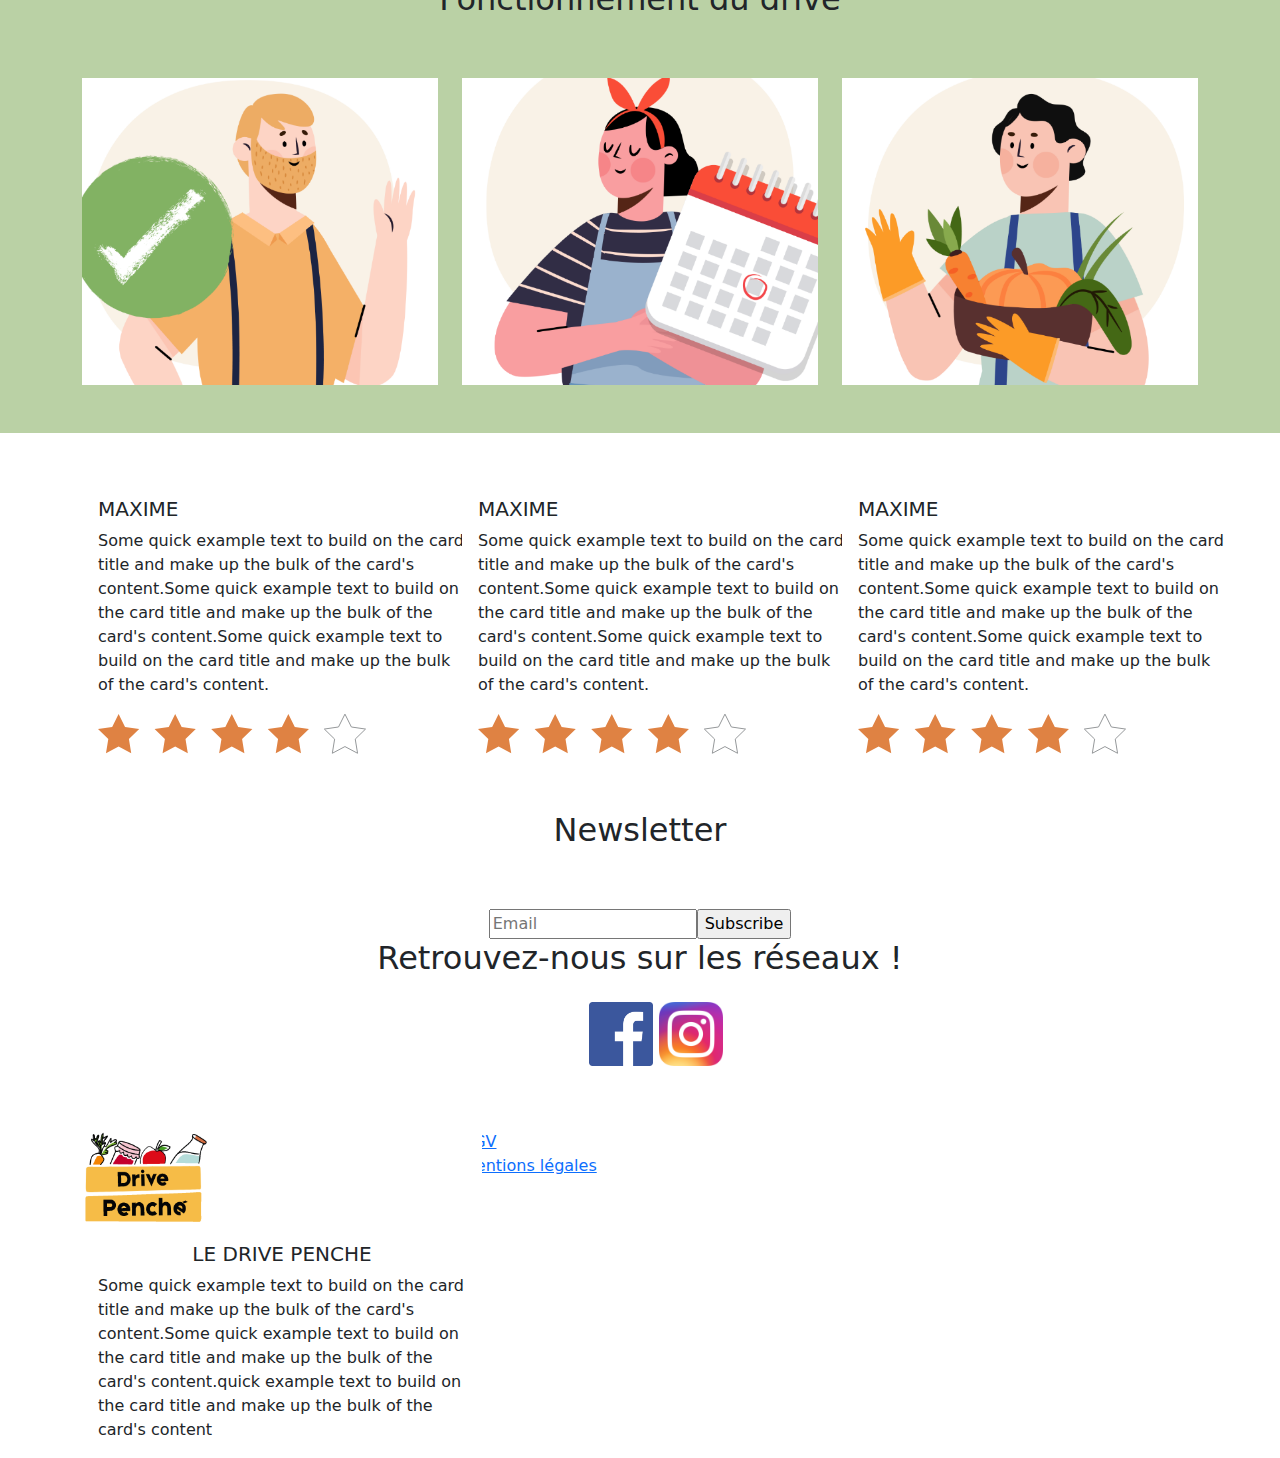
==== commit 34b95c2e: "social" ====
--- a/ledrivepenche.html
+++ b/ledrivepenche.html
@@ -1,114 +1,126 @@
 <!DOCTYPE html>
-<html lang="fr">
+<html lang="en">
 <head>
     <meta charset="UTF-8">
     <meta http-equiv="X-UA-Compatible" content="IE=edge">
     <meta name="viewport" content="width=device-width, initial-scale=1.0">
     <link rel="stylesheet" href="./lib/bt5/css/bootstrap.min.css">
     <link rel="stylesheet" href="./css/style.css">
-    <title>Le Drive penché</title>
+    <title>Drive penché</title>
 </head>
 <body>
-  <!-- HEADER -->
-  <header class="sticky-top bg-primary">
-    <nav class="navbar navbar-expand-lg p-0">
-      <div class="container">
-        <a class="navbar-brand" href="#">
-          <img src="image/icons/logo_drive.png" alt="Logo du drive penché">
-        </a>
-        <button class="navbar-toggler" type="button" data-bs-toggle="collapse" data-bs-target="#navbarSupportedContent" aria-controls="navbarSupportedContent" aria-expanded="false" aria-label="Toggle navigation">
-          <span class="navbar-toggler-icon"></span>
+    <!-- nav -->
+    <header id="navigation">      
+      <nav class="navbar navstyle navbar-expand-xl fixed-top">
+          <div class="container">
+            <div class="row">
+              <div class="col-4 col-xl-2">
+                <a class="navbar-brand ms-2 me-4 mb-5" href="ledrivepenche.html">
+                    <img src="./image/icons/logo_drive.png" x="0px" y="0px" width="130" height="100" viewBox="0 0 64 64">
+                    </img>
+                </a>
+              </div>
+              <div class="col-1 offset-3 col-xl-8">
+                <button class="navbar-toggler collapsed" type="button" data-bs-toggle="collapse"
+                  data-bs-target="#navbarCollapse" aria-controls="navbarCollapse" aria-expanded="false"
+                  aria-label="Toggle navigation">
+                  <span class="navbar-toggler-icon"></span>
+                  <span></span>
+                  <span></span>
+                </button>
+                <div class="collapse navbar-collapse main-menu" id="navbarCollapse">
+                  <ul class="navbar-nav mx-auto">
+                    <li class="nav-item">
+                      <a class="nav-link" href="#">
+                        <img src="./image/icons/Recettes.png" alt="">
+                        <span class="d-block">Recettes</span>
+                      </a>
+                    </li>
+                    <li class="nav-item">
+                      <a href="#">
+                        <img src="./image/icons/Ingredients.png" alt="" ></a>
+                      <a class="nav-link" href="#">Ingrédients</a>
+                    </li>
+                    <li class="nav-item">
+                      <a href="#"><img src="./image/icons/Producteurs.png" alt=""></a>
+                      <a class="nav-link" href="#">Producteurs</a>
+                    </li>
+                    <li class="nav-item">
+                      <a href="#"><img src="./image/icons/Faq.png" alt=""></a>
+                      <a class="nav-link" href="#">Faq ?</a></li>
+                  </ul>
+                </div>
+              </div>
+              <div class="col-4 col-xl-2" id="navbarCollapse1">
+                <ul class="navbar-nav ms-auto">
+                  <li class="nav-item me-4 mb-5">
+                    <a href="#"><img src="./image/icons/client.png" alt=""></a>
+                  </li>
+                  <li class="nav-item">
+                    <a href="#"><img src="./image/icons/panier.png" alt=""></a>
+                  </li>
+                </ul>
+              </div>
+            </div>
+          </div>
+        </nav>
+  </header>
+      <!-- nav end -->
+
+
+
+
+      <!-- home --> 
+      <div id="slider" class="carousel slide" data-bs-ride="carousel">
+        <div class="carousel-inner container">
+          <div class="carousel-item active">
+            <img src="./image/landing-img.png" class="d-block w-100" alt="...">
+          </div>
+          <div class="carousel-item">
+            <img src="./image/landing-img.png" class="d-block w-100" alt="...">
+          </div>
+        </div>
+        <button class="carousel-control-prev" type="button" data-bs-target="#slider" data-bs-slide="prev">
+          <span class="carousel-control-prev-icon" aria-hidden="true"></span>
+          <span class="visually-hidden">Previous</span>
         </button>
-        <div class="collapse navbar-collapse" id="navbarSupportedContent">
-          <ul class="navbar-nav mx-auto main-nav">
-            <li class="nav-item">
-              <a class="nav-link active" aria-current="page" href="#">
-                <img class="d-none d-lg-block" src="image/icons/Ingredients.png" alt="" srcset="">
-                <span class="d-block">Ingrédients</span>
-              </a>
-            </li>
-            <li class="nav-item">
-              <a class="nav-link" href="#">
-                <img class="d-none d-lg-block" src="image/icons/Recettes.png" alt="" srcset="">
-                <span class="d-block">Panier</span>
-              </a>
-            </li>
-            <li class="nav-item">
-              <a class="nav-link" href="#">
-                <img class="d-none d-lg-block" src="image/icons/Producteurs.png" alt="" srcset="">                
-                <span class="d-block">Les Producteurs</span>
-              </a>              
-            </li>
-            <li class="nav-item">
-              <a class="nav-link">
-                <img class="d-none d-lg-block" src="image/icons/Faq.png" alt="" srcset="">                
-                <span class="d-block">Qui sommes-nous ?</span>
-              </a>
-            </li>
-          </ul>          
-        </div>
-        <div class="d-none d-lg-flex">
-          <ul class="navbar-nav">
-            <li class="nav-item"><img class="nav-link" src="image/icons/client.png" alt="" srcset=""></li>
-            <li class="nav-item"><img class="nav-link" src="image/icons/panier.png" alt="" srcset=""></li>              
-          </ul>
-        </div> 
-        <div class="d-flex d-lg-none fixed-bottom p-3">          
-            <a href="/"><img class="nav-link" src="image/icons/client.png" alt="" srcset=""></a>
-            <a href="/"><img class="nav-link" src="image/icons/panier.png" alt="" srcset=""></a>
-          </ul>
-        </div>       
+        <button class="carousel-control-next" type="button" data-bs-target="#slider" data-bs-slide="next">
+          <span class="carousel-control-next-icon" aria-hidden="true"></span>
+          <span class="visually-hidden">Next</span>
+        </button>
       </div>
-    </nav>
-  </header>
-  
-  <!-- END HEADER -->
-
-  <!-- HOME --> 
-  <div id="slider" class="carousel slide" data-bs-ride="carousel">
-    <div class="carousel-inner container">
-      <div class="carousel-item active">
-        <img src="./image/landing-img.png" class="d-block w-100" alt="...">
-      </div>
-      <div class="carousel-item">
-        <img src="./image/landing-img.png" class="d-block w-100" alt="...">
-      </div>
-    </div>
-    <button class="carousel-control-prev" type="button" data-bs-target="#slider" data-bs-slide="prev">
-      <span class="carousel-control-prev-icon" aria-hidden="true"></span>
-      <span class="visually-hidden">Previous</span>
-    </button>
-    <button class="carousel-control-next" type="button" data-bs-target="#slider" data-bs-slide="next">
-      <span class="carousel-control-next-icon" aria-hidden="true"></span>
-      <span class="visually-hidden">Next</span>
-    </button>
   </div>
-  <!-- END HOME -->
-      
-  <!-- section produits -->
-  <div id="produits" class="container mt-5">
-    <div class="row">
-      <h2 class="text-center">Nos produits phares</h2>
-      <div class="col-12 col-sm-6 col-lg-3 mb-4">
-        <h3>Radis rose</h3>
-        <img src="./image/radis.png" class="img-fluid" alt="...">
-      </div>
-      <div class="col-12 col-sm-6 col-lg-3 mb-4">
-        <h3>Salade verte</h3>
-        <img src="./image/salade.png" class="img-fluid" alt="...">        
-      </div>
-      <div class="col-12 col-sm-6 col-lg-3 mb-4">
-        <h3>Oeufs</h3>
-        <img src="./image/oeufs.png" class="img-fluid" alt="...">
-      </div>
-      <div class="col-12 col-sm-6 col-lg-3 mb-4">
-        <h3>Bière</h3>
-        <img src="./image/biere.png" class="img-fluid" alt="...">        
-      </div>
-    </div>
-  </div>
-  <!-- section produits end -->
-
+      <!-- home end -->
+      
+
+
+      
+      <!-- section produits -->
+      <div id="produits" class="container mt-5">
+        <div class="row">
+            <h2 class="text-center">Nos produits phares</h2>
+            <div class="col-12 col-sm-6 col-lg-3 mb-4">
+                <h3>Radis rose</h3>
+                <img src="./image/radis.png" class="img-fluid" alt="...">
+            </div>
+                 <div class="col-12 col-sm-6 col-lg-3 mb-4">
+                    <h3>Salade verte</h3>
+                        <img src="./image/salade.png" class="img-fluid" alt="...">        
+                </div>
+                <div class="col-12 col-sm-6 col-lg-3 mb-4">
+                        <h3>Oeufs</h3>
+                    <img src="./image/oeufs.png" class="img-fluid" alt="...">
+                </div>
+            <div class="col-12 col-sm-6 col-lg-3 mb-4">
+                    <h3>Bière</h3>
+                <img src="./image/biere.png" class="img-fluid" alt="...">        
+            </div>
+           </div>
+        </div>
+      <!-- section produits end -->
+
+    
+      
       <!-- section fonctionnement -->
       <div id="fonctionnement" >
         <div class="container mt-5">
@@ -128,6 +140,40 @@
       </div>
       <!-- section fonctionnement end -->
 
+<!---commentaires-->
+        <div class="container">
+          <div class="row">
+              <div class="col-12 col-sm-8 col-lg-4">
+                <div class="card rounded-0 border-0 mt-5" style="width: 25rem;">
+                  <div class="card-body">
+                    <h5 class="card-title text-left">MAXIME</h5>
+                    <p class="card-text">Some quick example text to build on the card title and make up the bulk of the card's content.Some quick example text to build on the card title and make up the bulk of the card's content.Some quick example text to build on the card title and make up the bulk of the card's content.</p>
+                    <img src="./image/icons/stars.png" class="" alt="...">
+                  </div>
+                </div>
+              </div>
+              <div class="col-12 col-sm-8 col-lg-4">
+                <div class="card rounded-0 border-0 mt-5" style="width: 25rem;">
+                  <div class="card-body">
+                    <h5 class="card-title text-left">MAXIME</h5>
+                    <p class="card-text">Some quick example text to build on the card title and make up the bulk of the card's content.Some quick example text to build on the card title and make up the bulk of the card's content.Some quick example text to build on the card title and make up the bulk of the card's content.</p>
+                    <img src="./image/icons/stars.png" class="" alt="...">
+                  </div>
+                </div>
+              </div>
+              <div class="col-12 col-sm-8 col-lg-4">
+                <div class="card rounded-0 border-0 mt-5" style="width: 25rem;">
+                  <div class="card-body">
+                    <h5 class="card-title text-left">MAXIME</h5>
+                    <p class="card-text">Some quick example text to build on the card title and make up the bulk of the card's content.Some quick example text to build on the card title and make up the bulk of the card's content.Some quick example text to build on the card title and make up the bulk of the card's content.</p>
+                    <img src="./image/icons/stars.png" class="" alt="...">
+                  </div>
+                </div>
+              </div>
+            </div>
+          </div>
+<!---commntaires end-->
+
 
 
 
@@ -146,43 +192,46 @@
       
       <!-- prefooter -->
       <div id="reseaux" class="container">
-        <div class="row">
+        <div class="row text-center">
             <h2>Retrouvez-nous sur les réseaux !</h2>
-            <div class="col-12 col-sm-8 col-lg-4 mb-5">
+            <div class="m-3">
                 <img src="./image/icons/facebook.png" alt="..." width="64" height="64">
-            </div>
-                 <div class="col-12 col-sm-8 col-lg-4 mb-5">
-                    <img src="./image/icons/instagram.png" class="" alt="..." width="64" height="64">        
+                <img src="./image/icons/instagram.png" class="" alt="..." width="64" height="64"> 
+            </div>
+                 <div class="col-2">
+                           
                 </div>
            </div>
         </div>
-    <!-- prefooter end -->
+      <!-- prefooter end -->
 
 
       <!-- footer -->
-      <div id="reseaux" class="container mt-5">
-        <div class="row">
-            <div class="col-12 col-sm-8 col-lg-4">
-                <img src="./image/icons/logo_drive.png" class="image-fluid" alt="...">
-                  <h2>LE DRIVE PENCHE</h2>
-                    <p>Lorem Ipsum is simply dummy text of the printing
-                      and typesetting industry. Lorem Ipsum has been the
-                      industry's standard dummy text ever since the
-                      1500s, when an unknown printer took a galley of
-                      type and scrambled it </p>
-            </div>
-                 <div class="col-12 col-sm-8 col-lg-4">
-                    <ul class="list-unstyled">
-                        <a href="#">
-                            <li>CGV</li>
-                        </a>
-                        <a href="#">
-                            <li>Mentions légales</li>
-                        </a>
-                    </ul>       
-                </div>
-           </div>
-        </div>
+      <div class="reseaux">
+        <div class="container">
+          <div class="row">
+              <div class="col-12 col-sm-8 col-lg-4">
+                <div class="card rounded-0 border-0 mt-5" style="width: 25rem;">
+                  <img src="./image/icons/logo_drive.png" class="" alt="..." width="128" height="96">
+                  <div class="card-body">
+                    <h5 class="card-title text-center">LE DRIVE PENCHE</h5>
+                    <p class="card-text">Some quick example text to build on the card title and make up the bulk of the card's content.Some quick example text to build on the card title and make up the bulk of the card's content.quick example text to build on the card title and make up the bulk of the card's content</p>
+                  </div>
+                </div>
+              </div>
+                  <div class="col-12 col-sm-8 col-lg-4 mt-5">
+                      <ul class="list-unstyled">
+                          <a href="#">
+                              <li>CGV</li>
+                          </a>
+                          <a href="#">
+                              <li>Mentions légales</li>
+                          </a>
+                      </ul>       
+                  </div>
+            </div>
+          </div>
+      </div>
       <!-- footer end -->
 
 
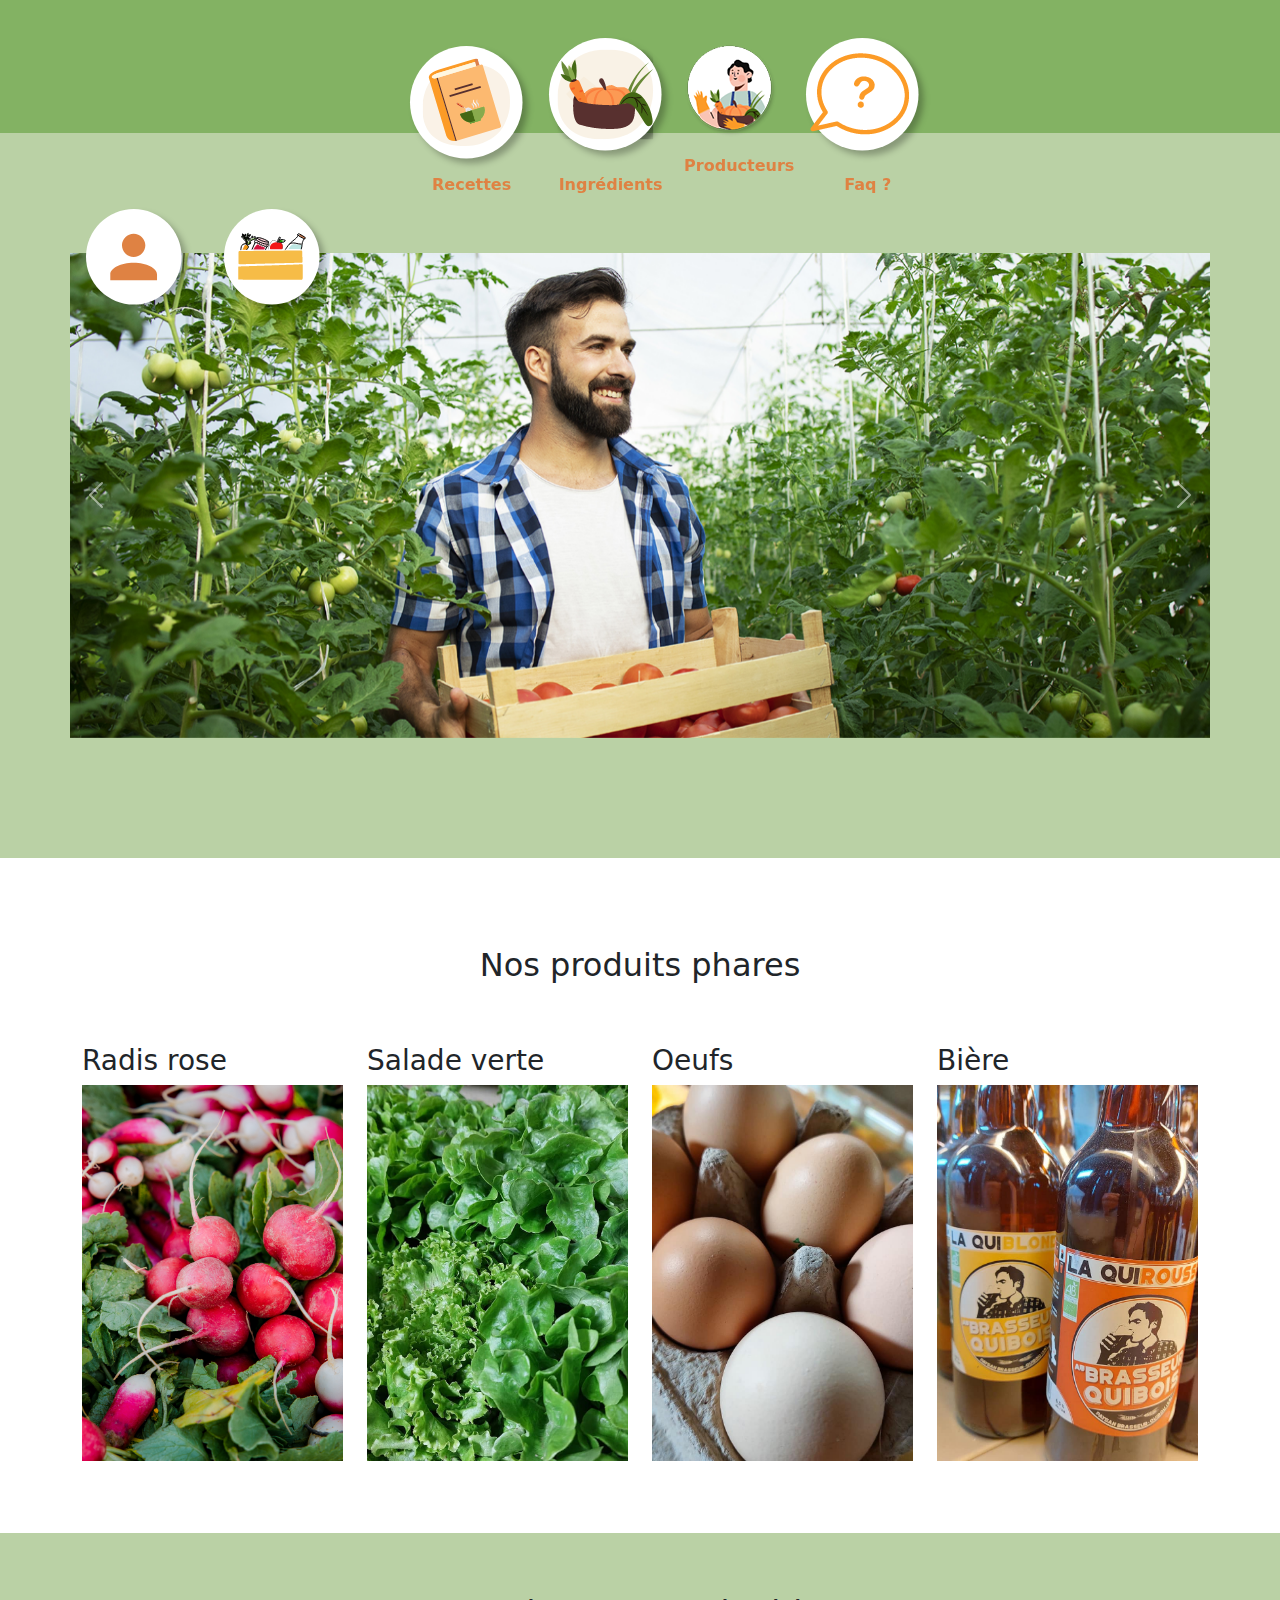
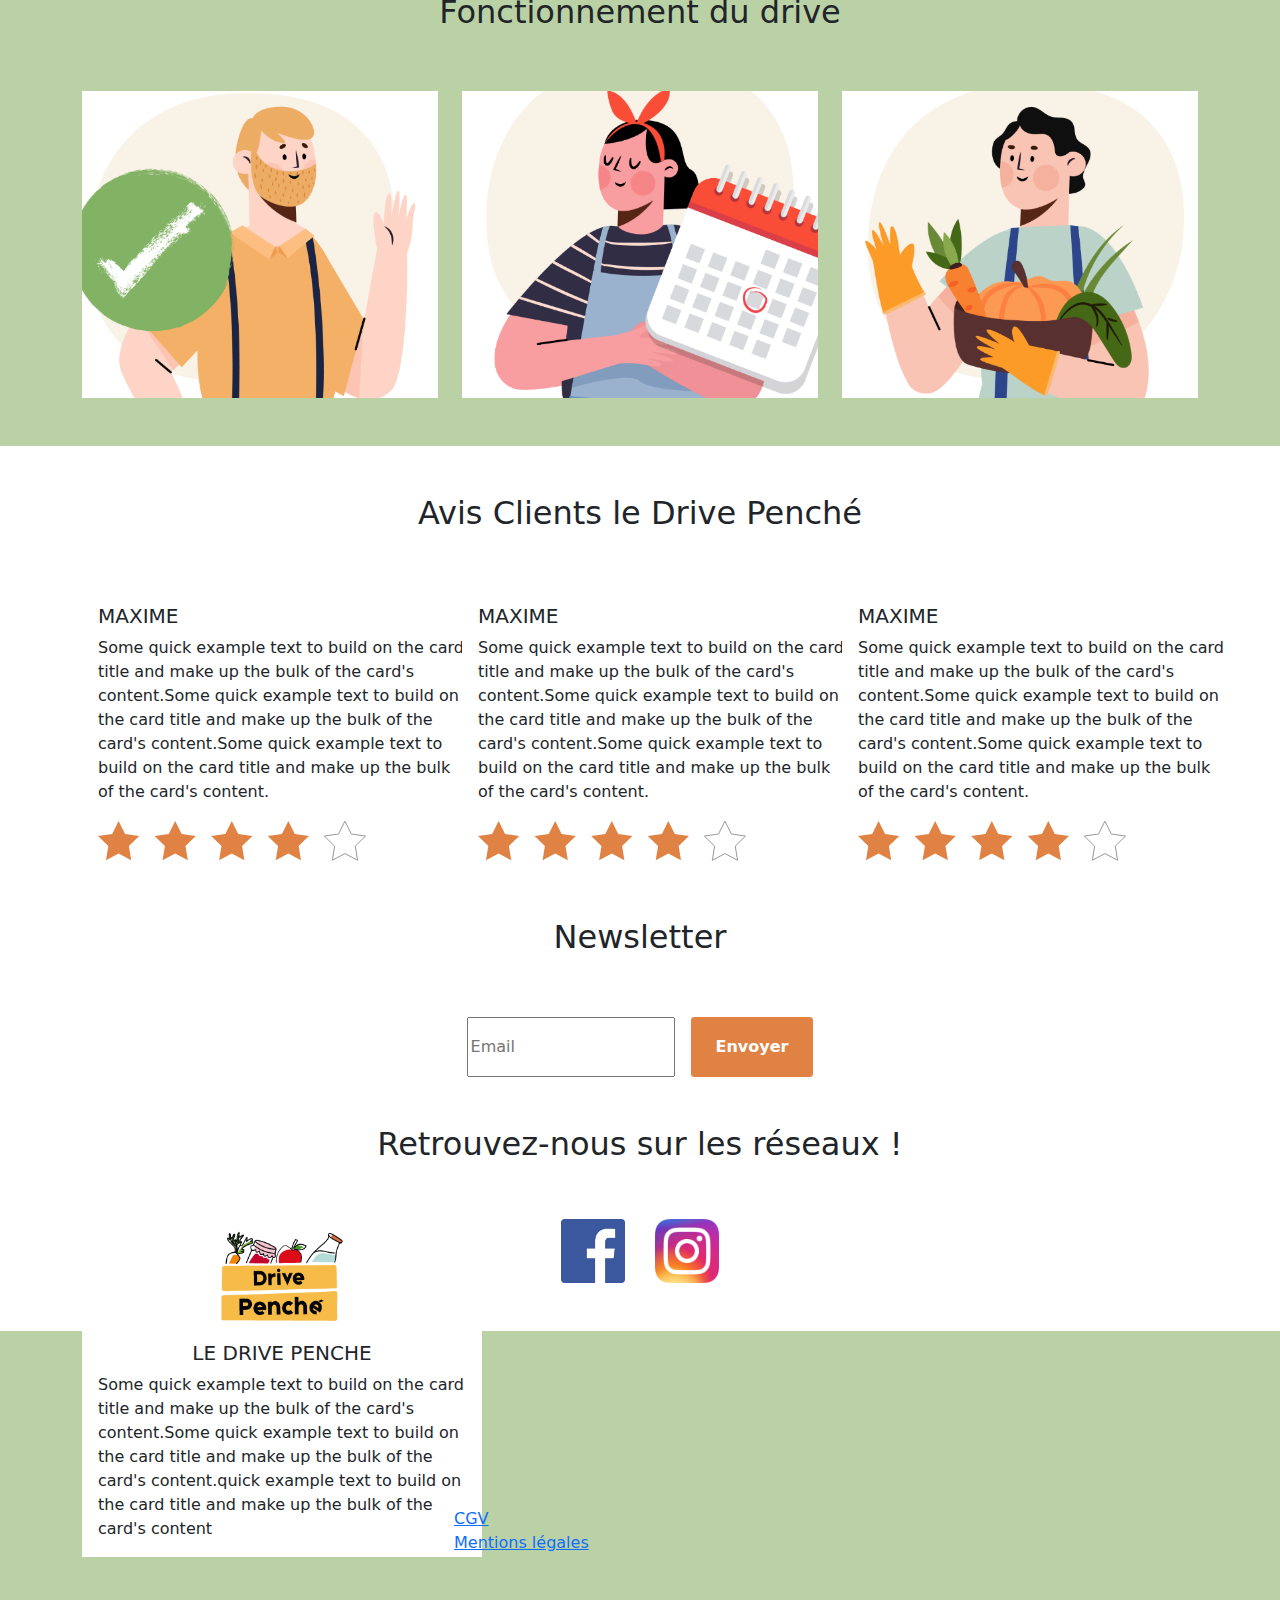
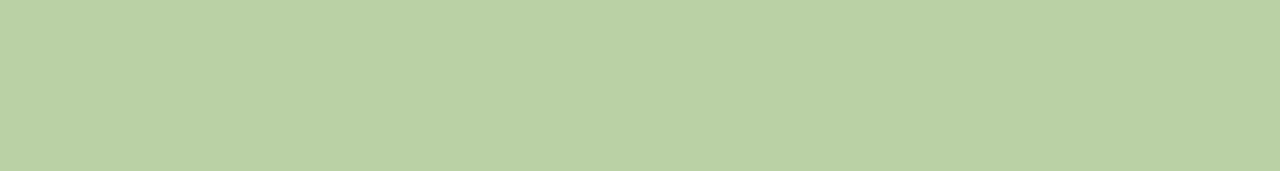
==== commit d828d908: "footer + newsletter" ====
--- a/ledrivepenche.html
+++ b/ledrivepenche.html
@@ -141,8 +141,10 @@
       <!-- section fonctionnement end -->
 
 <!---commentaires-->
-        <div class="container">
+    <div class="commentaires">
+        <div class="container mt-5">
           <div class="row">
+            <h2 class="text-center">Avis Clients le Drive Penché</h2>
               <div class="col-12 col-sm-8 col-lg-4">
                 <div class="card rounded-0 border-0 mt-5" style="width: 25rem;">
                   <div class="card-body">
@@ -172,6 +174,7 @@
               </div>
             </div>
           </div>
+      </div>
 <!---commntaires end-->
 
 
@@ -181,57 +184,60 @@
         <div id="newsletter" class="text-center">
           <h2>Newsletter</h2>
           <form class="d-flex justify-content-center" action="#">
-            <input type="" placeholder="Email" />
-            <input type="submit" value="Subscribe" />
+            <input class="me-3" placeholder="Email" />
+            <button class="button-5" role="button">Envoyer</button>
           </form>
         </div>
+
         <!-- newsletter end -->
 
       
       
       
       <!-- prefooter -->
-      <div id="reseaux" class="container">
-        <div class="row text-center">
-            <h2>Retrouvez-nous sur les réseaux !</h2>
-            <div class="m-3">
-                <img src="./image/icons/facebook.png" alt="..." width="64" height="64">
-                <img src="./image/icons/instagram.png" class="" alt="..." width="64" height="64"> 
-            </div>
-                 <div class="col-2">
-                           
-                </div>
-           </div>
-        </div>
+       <div class="reseaux">
+          <div class="container">
+              <div class="row text-center mt-5 mb-5">
+                <h2>Retrouvez-nous sur les réseaux !</h2>
+                    <div class="mt-5">
+                        <a href="#"><img src="./image/icons/facebook.png" class="image-fluid me-4" alt="..." width="64" height="64"></a>
+                        <a href="#"><img src="./image/icons/instagram.png" class="image-fluid" alt="..." width="64" height="64"></a>
+                    </div>
+              </div>
+          </div>
+      </div>
       <!-- prefooter end -->
 
 
       <!-- footer -->
-      <div class="reseaux">
+      <div class="piedpage">
         <div class="container">
           <div class="row">
-              <div class="col-12 col-sm-8 col-lg-4">
-                <div class="card rounded-0 border-0 mt-5" style="width: 25rem;">
-                  <img src="./image/icons/logo_drive.png" class="" alt="..." width="128" height="96">
-                  <div class="card-body">
-                    <h5 class="card-title text-center">LE DRIVE PENCHE</h5>
-                    <p class="card-text">Some quick example text to build on the card title and make up the bulk of the card's content.Some quick example text to build on the card title and make up the bulk of the card's content.quick example text to build on the card title and make up the bulk of the card's content</p>
-                  </div>
-                </div>
-              </div>
-                  <div class="col-12 col-sm-8 col-lg-4 mt-5">
+            <div class="carte">
+              <div class="card rounded-0 border-0 mt-5" style="width: 25rem;"> 
+                    <img src="./image/icons/logo_drive.png" class="image-fluid" alt="..." width="128" height="96">
+                      <div class="card-body">
+                          <h5 class="card-title text-center">LE DRIVE PENCHE</h5>
+                          <p class="card-text">Some quick example text to build on the card title and make up the bulk of the card's content.Some quick example text to build on the card title and make up the bulk of the card's content.quick example text to build on the card title and make up the bulk of the card's content</p>
+                      </div>
+                    </div>
+                  </div> 
+                <div class="footerlink">
+                  <div class="col-lg-4 offset-lg-4"> 
                       <ul class="list-unstyled">
-                          <a href="#">
-                              <li>CGV</li>
-                          </a>
-                          <a href="#">
-                              <li>Mentions légales</li>
-                          </a>
-                      </ul>       
-                  </div>
-            </div>
-          </div>
-      </div>
+                        <a href="#">
+                          <li>CGV</li>
+                        </a>
+                        <a href="#">
+                          <li>Mentions légales</li>
+                        </a>
+                      </ul> 
+                    </div>
+                </div>
+              </div>
+          </div> 
+      </div> 
+         
       <!-- footer end -->
 
 
--- a/css/style.css
+++ b/css/style.css
@@ -1,25 +1,13 @@
-@font-face {
-    font-family: "Roboto";
-    src: url(../font/Roboto/Roboto-Medium.ttf);
-}
-
-header {
-    height: 120px;
-}
-.bg-primary {
-    background-color: #83B263!important;
-}
-.navbar-brand {
-    margin-bottom: -30px;
-}
-.main-nav {
-    margin-bottom: -130px;
-}
 .main-menu {
     margin-top: 130px;
 }
-.menu-label {
-    font-family: "Roboto", 'Courier New', Courier;
+header {
+    height: 133px;
+}
+.navbar {
+    height: 133px;
+    background-color: #83b263;
+    padding-top: 45px;
 }
 #slider {
     background-color: #BAD1A5;
@@ -29,6 +17,11 @@
 }
 .carousel-inner {
     padding: 0;
+}
+#navbarCollapse a {
+    color: #DF8243;
+    font-weight: bolder;
+    text-align: center;
 }
 #fonctionnement {
     background-color: #BAD1A5;
@@ -45,4 +38,50 @@
 #newsletter h2  {
     margin-top: 40px;
     margin-bottom: 60px;
-}+}
+.piedpage {
+    background-color: #BAD1A5;
+    
+}
+.piedpage img {
+    margin: 0 auto;
+}
+.carte { 
+    position: relative;
+    bottom: 150px;
+    
+}
+
+.footerlink{
+    position: relative;
+    bottom: 200px;
+}
+.button-5 {
+    align-items: center;
+    background-clip: padding-box;
+    background-color: #DF8243;
+    border: 1px solid #DF8243;
+    border-radius: .15rem;
+    box-shadow: rgba(0, 0, 0, 0.02) 0 1px 3px 0;
+    box-sizing: border-box;
+    color: #fff;
+    cursor: pointer;
+    display: inline-flex;
+    font-size: 16px;
+    font-weight: 600;
+    justify-content: center;
+    line-height: 1.25;
+    margin: 0;
+    min-height: 3rem;
+    padding: calc(1.2rem) calc(1.5rem);
+    position: relative;
+    text-decoration: none;
+    user-select: none;
+    -webkit-user-select: none;
+    touch-action: manipulation;
+    vertical-align: baseline;
+    width: auto;
+  }
+  
+
+  
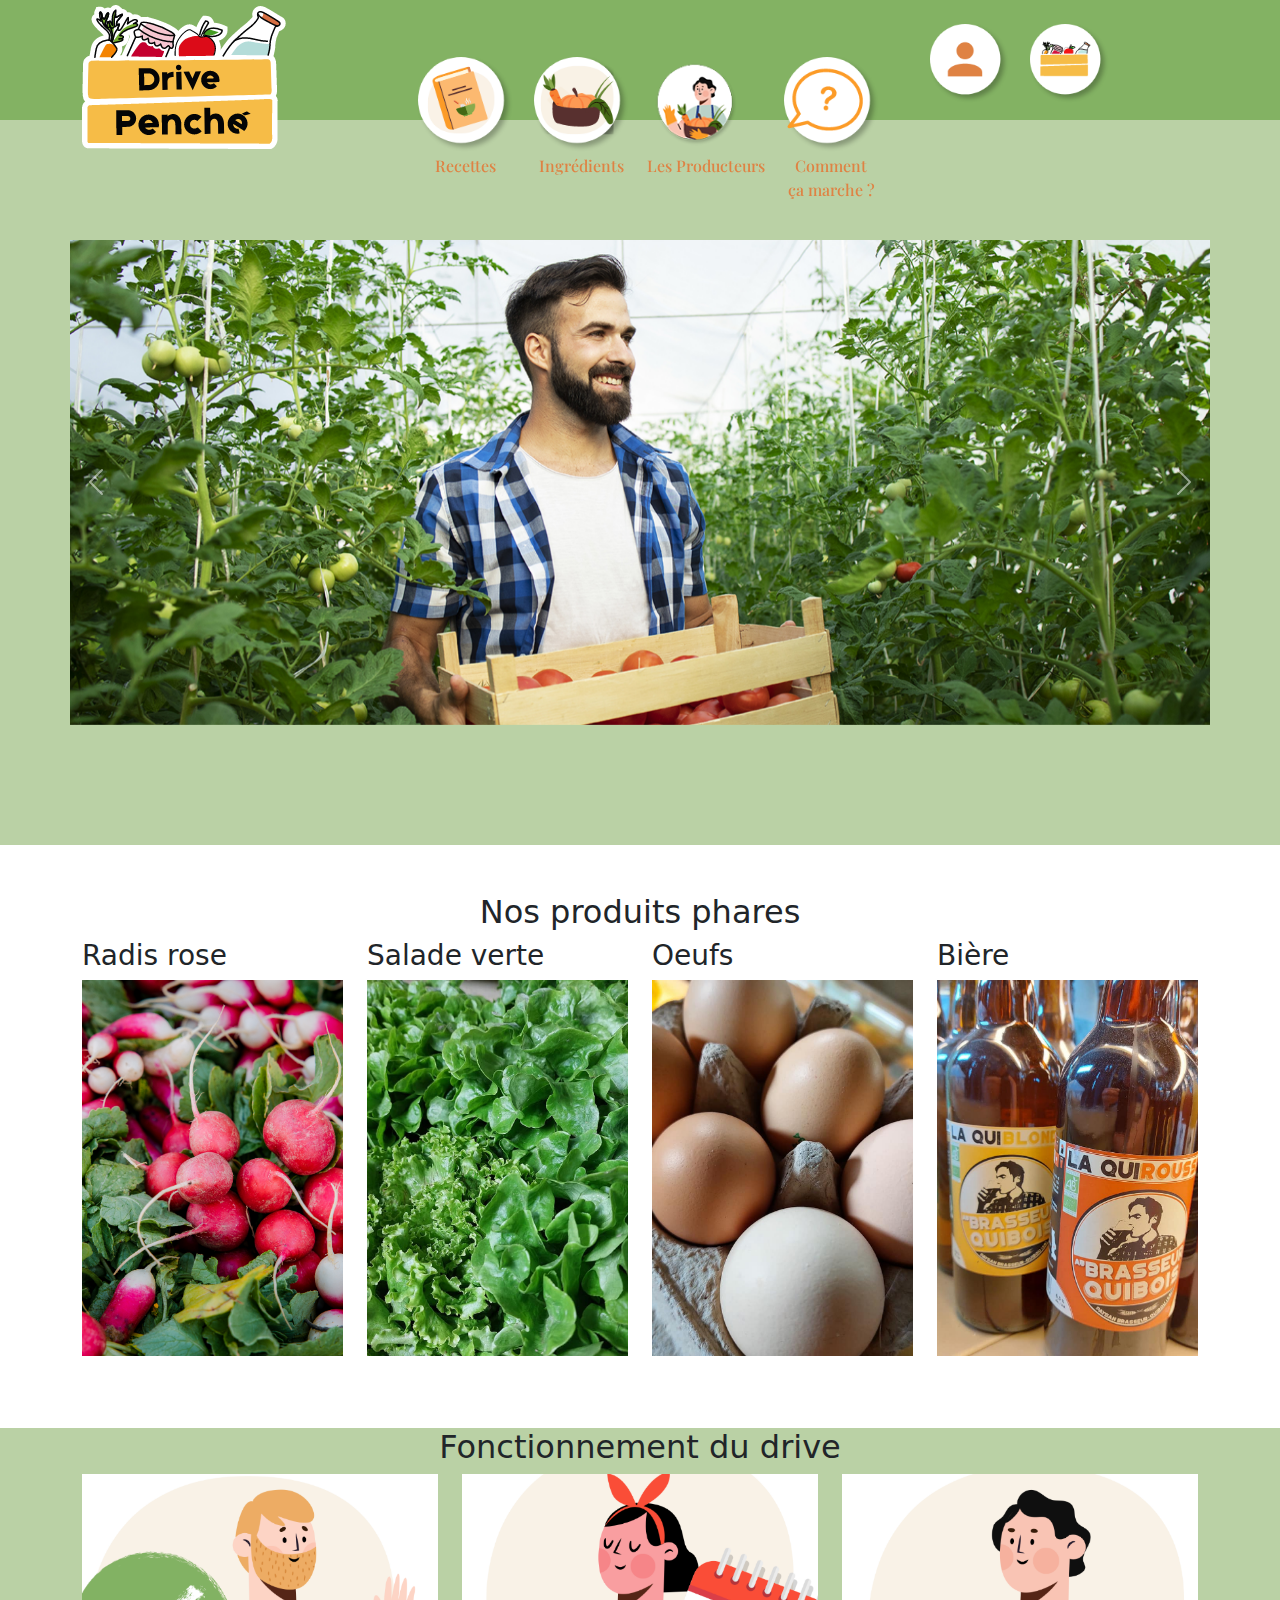
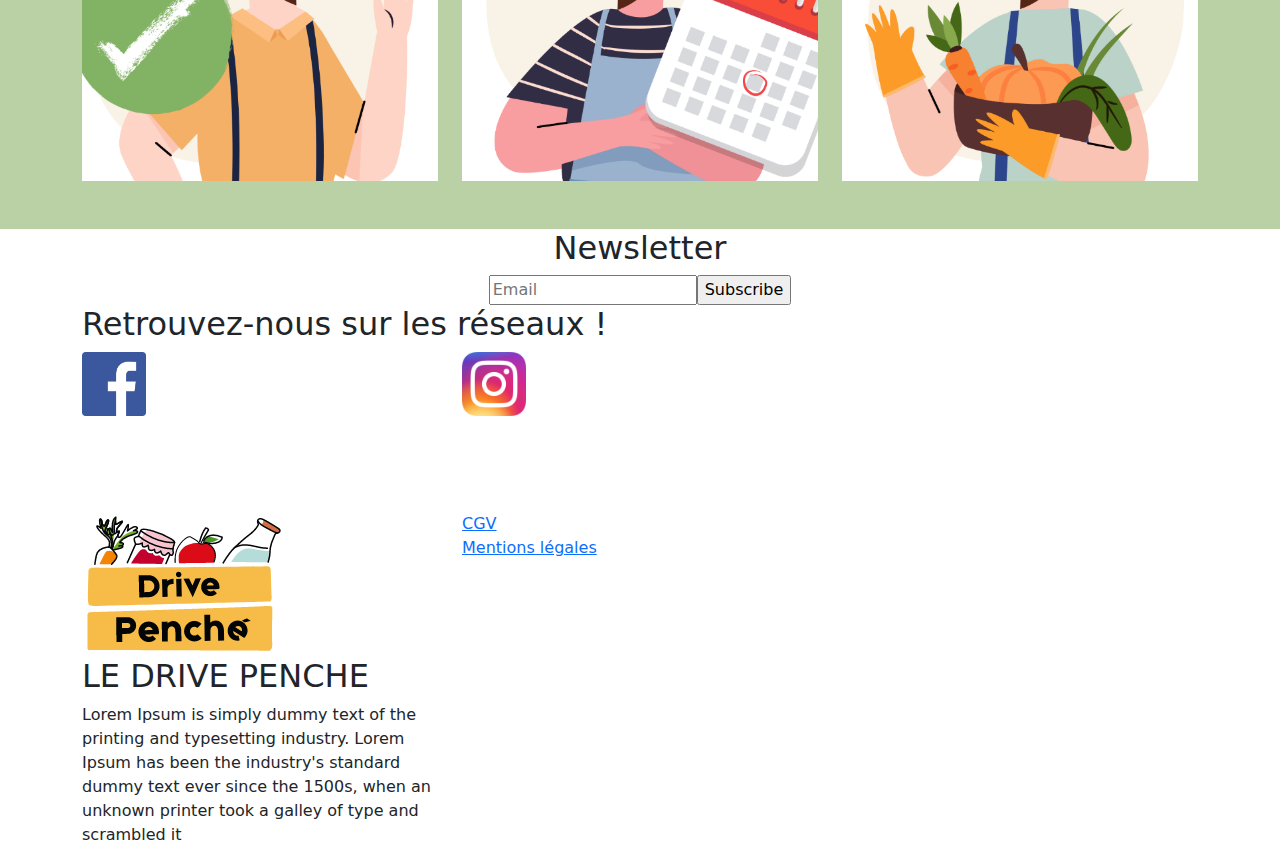
==== commit 6bc53073: "Fin du développement du header" ====
--- a/ledrivepenche.html
+++ b/ledrivepenche.html
@@ -1,181 +1,138 @@
 <!DOCTYPE html>
-<html lang="en">
+<html lang="fr">
 <head>
     <meta charset="UTF-8">
     <meta http-equiv="X-UA-Compatible" content="IE=edge">
     <meta name="viewport" content="width=device-width, initial-scale=1.0">
     <link rel="stylesheet" href="./lib/bt5/css/bootstrap.min.css">
     <link rel="stylesheet" href="./css/style.css">
-    <title>Drive penché</title>
+    <title>Le Drive penché</title>
 </head>
 <body>
-    <!-- nav -->
-    <header id="navigation">      
-      <nav class="navbar navstyle navbar-expand-xl fixed-top">
-          <div class="container">
-            <div class="row">
-              <div class="col-4 col-xl-2">
-                <a class="navbar-brand ms-2 me-4 mb-5" href="ledrivepenche.html">
-                    <img src="./image/icons/logo_drive.png" x="0px" y="0px" width="130" height="100" viewBox="0 0 64 64">
-                    </img>
-                </a>
-              </div>
-              <div class="col-1 offset-3 col-xl-8">
-                <button class="navbar-toggler collapsed" type="button" data-bs-toggle="collapse"
-                  data-bs-target="#navbarCollapse" aria-controls="navbarCollapse" aria-expanded="false"
-                  aria-label="Toggle navigation">
-                  <span class="navbar-toggler-icon"></span>
-                  <span></span>
-                  <span></span>
-                </button>
-                <div class="collapse navbar-collapse main-menu" id="navbarCollapse">
-                  <ul class="navbar-nav mx-auto">
-                    <li class="nav-item">
-                      <a class="nav-link" href="#">
-                        <img src="./image/icons/Recettes.png" alt="">
-                        <span class="d-block">Recettes</span>
-                      </a>
-                    </li>
-                    <li class="nav-item">
-                      <a href="#">
-                        <img src="./image/icons/Ingredients.png" alt="" ></a>
-                      <a class="nav-link" href="#">Ingrédients</a>
-                    </li>
-                    <li class="nav-item">
-                      <a href="#"><img src="./image/icons/Producteurs.png" alt=""></a>
-                      <a class="nav-link" href="#">Producteurs</a>
-                    </li>
-                    <li class="nav-item">
-                      <a href="#"><img src="./image/icons/Faq.png" alt=""></a>
-                      <a class="nav-link" href="#">Faq ?</a></li>
-                  </ul>
-                </div>
-              </div>
-              <div class="col-4 col-xl-2" id="navbarCollapse1">
-                <ul class="navbar-nav ms-auto">
-                  <li class="nav-item me-4 mb-5">
-                    <a href="#"><img src="./image/icons/client.png" alt=""></a>
-                  </li>
-                  <li class="nav-item">
-                    <a href="#"><img src="./image/icons/panier.png" alt=""></a>
-                  </li>
-                </ul>
-              </div>
+  <!-- HEADER -->
+  <header class="sticky-top bg-primary">
+    <nav class="navbar navbar-expand-lg p-0">
+      <div class="container">
+        <a class="navbar-brand col-3" href="#">
+          <img class="logo img-fluid" src="image/icons/logo_drive.png" alt="Logo du drive penché">
+        </a>
+        <div class="d-flex d-lg-none col-6 pt-3 justify-content-center">          
+          <a href="/"><img class="nav-link picto" src="image/icons/client.png" alt="" srcset=""></a>
+          <a href="/"><img class="nav-link picto" src="image/icons/panier.png" alt="" srcset=""></a>
+        </div>
+        <button class="navbar-toggler" type="button" data-bs-toggle="offcanvas" 
+          data-bs-target="#offcanvasNavbar" aria-controls="offcanvasNavbar">
+          <span class="navbar-toggler-icon"></span>
+        </button>
+        <div class="offcanvas offcanvas-end col-6" tabindex="-1" id="offcanvasNavbar" aria-labelledby="offcanvasNavbarLabel">
+          <div class="offcanvas-header">
+            <h5 class="offcanvas-title" id="offcanvasNavbarLabel">Naviguer...</h5>
+            <button type="button" class="btn-close" data-bs-dismiss="offcanvas" aria-label="Close"></button>
+          </div>
+          <div class="offcanvas-body">
+          <ul class="navbar-nav mx-auto main-nav text-center">            
+            <li class="nav-item">
+              <a class="nav-link" href="#">
+                <img class="d-none d-lg-block picto" src="image/icons/Recettes.png" alt="" srcset="">
+                <span class="d-block nav-label text-primary">Recettes</span>
+              </a>
+            </li>
+            <li class="nav-item">
+              <a class="nav-link active" aria-current="page" href="#">
+                <img class="d-none d-lg-block picto" src="image/icons/Ingredients.png" alt="" srcset="">
+                <span class="d-block nav-label text-primary">Ingrédients</span>
+              </a>
+            </li>
+            <li class="nav-item">
+              <a class="nav-link" href="#">
+                <img class="d-none d-lg-block picto" src="image/icons/Producteurs.png" alt="" srcset="">                
+                <span class="d-block nav-label text-primary">Les Producteurs</span>
+              </a>              
+            </li>
+            <li class="nav-item">
+              <a class="nav-link">
+                <img class="d-none d-lg-block picto" src="image/icons/Faq.png" alt="" srcset="">                
+                <span class="d-block nav-label text-primary">Comment<br>ça marche ?</span>
+              </a>
+            </li>
+          </ul>          
+        </div>
+        </div>
+        <div class="d-none d-lg-flex col-3">
+          <ul class="navbar-nav">
+            <li class="nav-item"><img class="nav-link picto" src="image/icons/client.png" alt="" srcset=""></li>
+            <li class="nav-item"><img class="nav-link picto" src="image/icons/panier.png" alt="" srcset=""></li>              
+          </ul>
+        </div>        
+      </div>
+    </nav>
+  </header>
+  
+  <!-- END HEADER -->
+
+  <!-- HOME --> 
+  <div id="slider" class="carousel slide bg-secondary" data-bs-ride="carousel">
+    <div class="carousel-inner container">
+      <div class="carousel-item active">
+        <img src="./image/landing-img.png" class="d-block w-100" alt="...">
+      </div>
+      <div class="carousel-item">
+        <img src="./image/landing-img.png" class="d-block w-100" alt="...">
+      </div>
+    </div>
+    <button class="carousel-control-prev" type="button" data-bs-target="#slider" data-bs-slide="prev">
+      <span class="carousel-control-prev-icon" aria-hidden="true"></span>
+      <span class="visually-hidden">Previous</span>
+    </button>
+    <button class="carousel-control-next" type="button" data-bs-target="#slider" data-bs-slide="next">
+      <span class="carousel-control-next-icon" aria-hidden="true"></span>
+      <span class="visually-hidden">Next</span>
+    </button>
+  </div>
+  <!-- END HOME -->
+      
+  <!-- section produits -->
+  <div id="produits" class="container mt-5">
+    <div class="row">
+      <h2 class="text-center">Nos produits phares</h2>
+      <div class="col-12 col-sm-6 col-lg-3 mb-4">
+        <h3>Radis rose</h3>
+        <img src="./image/radis.png" class="img-fluid" alt="...">
+      </div>
+      <div class="col-12 col-sm-6 col-lg-3 mb-4">
+        <h3>Salade verte</h3>
+        <img src="./image/salade.png" class="img-fluid" alt="...">        
+      </div>
+      <div class="col-12 col-sm-6 col-lg-3 mb-4">
+        <h3>Oeufs</h3>
+        <img src="./image/oeufs.png" class="img-fluid" alt="...">
+      </div>
+      <div class="col-12 col-sm-6 col-lg-3 mb-4">
+        <h3>Bière</h3>
+        <img src="./image/biere.png" class="img-fluid" alt="...">        
+      </div>
+    </div>
+  </div>
+  <!-- section produits end -->
+
+  <!-- section fonctionnement -->
+  <div id="fonctionnement" class="bg-secondary" >
+    <div class="container mt-5">
+      <div class="row text-center">
+        <h2>Fonctionnement du drive</h2>
+          <div class="col-12 col-sm-8 col-lg-4 mb-5">
+              <img src="./image/fonctionnement1.png" class="img-fluid" alt="...">
+          </div>
+              <div class="col-12 col-sm-8 col-lg-4 mb-5">
+                <img src="./image/fonctionnement2.png" class="img-fluid" alt="...">        
             </div>
+          <div class="col-12 col-sm-8 col-lg-4 mb-5">
+              <img src="./image/fonctionnement3.png" class="img-fluid" alt="...">
           </div>
-        </nav>
-  </header>
-      <!-- nav end -->
-
-
-
-
-      <!-- home --> 
-      <div id="slider" class="carousel slide" data-bs-ride="carousel">
-        <div class="carousel-inner container">
-          <div class="carousel-item active">
-            <img src="./image/landing-img.png" class="d-block w-100" alt="...">
-          </div>
-          <div class="carousel-item">
-            <img src="./image/landing-img.png" class="d-block w-100" alt="...">
-          </div>
-        </div>
-        <button class="carousel-control-prev" type="button" data-bs-target="#slider" data-bs-slide="prev">
-          <span class="carousel-control-prev-icon" aria-hidden="true"></span>
-          <span class="visually-hidden">Previous</span>
-        </button>
-        <button class="carousel-control-next" type="button" data-bs-target="#slider" data-bs-slide="next">
-          <span class="carousel-control-next-icon" aria-hidden="true"></span>
-          <span class="visually-hidden">Next</span>
-        </button>
-      </div>
+        </div>
+    </div>
   </div>
-      <!-- home end -->
-      
-
-
-      
-      <!-- section produits -->
-      <div id="produits" class="container mt-5">
-        <div class="row">
-            <h2 class="text-center">Nos produits phares</h2>
-            <div class="col-12 col-sm-6 col-lg-3 mb-4">
-                <h3>Radis rose</h3>
-                <img src="./image/radis.png" class="img-fluid" alt="...">
-            </div>
-                 <div class="col-12 col-sm-6 col-lg-3 mb-4">
-                    <h3>Salade verte</h3>
-                        <img src="./image/salade.png" class="img-fluid" alt="...">        
-                </div>
-                <div class="col-12 col-sm-6 col-lg-3 mb-4">
-                        <h3>Oeufs</h3>
-                    <img src="./image/oeufs.png" class="img-fluid" alt="...">
-                </div>
-            <div class="col-12 col-sm-6 col-lg-3 mb-4">
-                    <h3>Bière</h3>
-                <img src="./image/biere.png" class="img-fluid" alt="...">        
-            </div>
-           </div>
-        </div>
-      <!-- section produits end -->
-
-    
-      
-      <!-- section fonctionnement -->
-      <div id="fonctionnement" >
-        <div class="container mt-5">
-          <div class="row text-center">
-            <h2>Fonctionnement du drive</h2>
-              <div class="col-12 col-sm-8 col-lg-4 mb-5">
-                  <img src="./image/fonctionnement1.png" class="img-fluid" alt="...">
-              </div>
-                 <div class="col-12 col-sm-8 col-lg-4 mb-5">
-                    <img src="./image/fonctionnement2.png" class="img-fluid" alt="...">        
-                </div>
-              <div class="col-12 col-sm-8 col-lg-4 mb-5">
-                  <img src="./image/fonctionnement3.png" class="img-fluid" alt="...">
-              </div>
-           </div>
-        </div>
-      </div>
-      <!-- section fonctionnement end -->
-
-<!---commentaires-->
-    <div class="commentaires">
-        <div class="container mt-5">
-          <div class="row">
-            <h2 class="text-center">Avis Clients le Drive Penché</h2>
-              <div class="col-12 col-sm-8 col-lg-4">
-                <div class="card rounded-0 border-0 mt-5" style="width: 25rem;">
-                  <div class="card-body">
-                    <h5 class="card-title text-left">MAXIME</h5>
-                    <p class="card-text">Some quick example text to build on the card title and make up the bulk of the card's content.Some quick example text to build on the card title and make up the bulk of the card's content.Some quick example text to build on the card title and make up the bulk of the card's content.</p>
-                    <img src="./image/icons/stars.png" class="" alt="...">
-                  </div>
-                </div>
-              </div>
-              <div class="col-12 col-sm-8 col-lg-4">
-                <div class="card rounded-0 border-0 mt-5" style="width: 25rem;">
-                  <div class="card-body">
-                    <h5 class="card-title text-left">MAXIME</h5>
-                    <p class="card-text">Some quick example text to build on the card title and make up the bulk of the card's content.Some quick example text to build on the card title and make up the bulk of the card's content.Some quick example text to build on the card title and make up the bulk of the card's content.</p>
-                    <img src="./image/icons/stars.png" class="" alt="...">
-                  </div>
-                </div>
-              </div>
-              <div class="col-12 col-sm-8 col-lg-4">
-                <div class="card rounded-0 border-0 mt-5" style="width: 25rem;">
-                  <div class="card-body">
-                    <h5 class="card-title text-left">MAXIME</h5>
-                    <p class="card-text">Some quick example text to build on the card title and make up the bulk of the card's content.Some quick example text to build on the card title and make up the bulk of the card's content.Some quick example text to build on the card title and make up the bulk of the card's content.</p>
-                    <img src="./image/icons/stars.png" class="" alt="...">
-                  </div>
-                </div>
-              </div>
-            </div>
-          </div>
-      </div>
-<!---commntaires end-->
+  <!-- section fonctionnement end -->
 
 
 
@@ -184,60 +141,54 @@
         <div id="newsletter" class="text-center">
           <h2>Newsletter</h2>
           <form class="d-flex justify-content-center" action="#">
-            <input class="me-3" placeholder="Email" />
-            <button class="button-5" role="button">Envoyer</button>
+            <input type="" placeholder="Email" />
+            <input type="submit" value="Subscribe" />
           </form>
         </div>
-
         <!-- newsletter end -->
 
       
       
       
       <!-- prefooter -->
-       <div class="reseaux">
-          <div class="container">
-              <div class="row text-center mt-5 mb-5">
-                <h2>Retrouvez-nous sur les réseaux !</h2>
-                    <div class="mt-5">
-                        <a href="#"><img src="./image/icons/facebook.png" class="image-fluid me-4" alt="..." width="64" height="64"></a>
-                        <a href="#"><img src="./image/icons/instagram.png" class="image-fluid" alt="..." width="64" height="64"></a>
-                    </div>
-              </div>
-          </div>
-      </div>
-      <!-- prefooter end -->
+      <div id="reseaux" class="container">
+        <div class="row">
+            <h2>Retrouvez-nous sur les réseaux !</h2>
+            <div class="col-12 col-sm-8 col-lg-4 mb-5">
+                <img src="./image/icons/facebook.png" alt="..." width="64" height="64">
+            </div>
+                 <div class="col-12 col-sm-8 col-lg-4 mb-5">
+                    <img src="./image/icons/instagram.png" class="" alt="..." width="64" height="64">        
+                </div>
+           </div>
+        </div>
+    <!-- prefooter end -->
 
 
       <!-- footer -->
-      <div class="piedpage">
-        <div class="container">
-          <div class="row">
-            <div class="carte">
-              <div class="card rounded-0 border-0 mt-5" style="width: 25rem;"> 
-                    <img src="./image/icons/logo_drive.png" class="image-fluid" alt="..." width="128" height="96">
-                      <div class="card-body">
-                          <h5 class="card-title text-center">LE DRIVE PENCHE</h5>
-                          <p class="card-text">Some quick example text to build on the card title and make up the bulk of the card's content.Some quick example text to build on the card title and make up the bulk of the card's content.quick example text to build on the card title and make up the bulk of the card's content</p>
-                      </div>
-                    </div>
-                  </div> 
-                <div class="footerlink">
-                  <div class="col-lg-4 offset-lg-4"> 
-                      <ul class="list-unstyled">
+      <div id="reseaux" class="container mt-5">
+        <div class="row">
+            <div class="col-12 col-sm-8 col-lg-4">
+                <img src="./image/icons/logo_drive.png" class="image-fluid" alt="...">
+                  <h2>LE DRIVE PENCHE</h2>
+                    <p>Lorem Ipsum is simply dummy text of the printing
+                      and typesetting industry. Lorem Ipsum has been the
+                      industry's standard dummy text ever since the
+                      1500s, when an unknown printer took a galley of
+                      type and scrambled it </p>
+            </div>
+                 <div class="col-12 col-sm-8 col-lg-4">
+                    <ul class="list-unstyled">
                         <a href="#">
-                          <li>CGV</li>
+                            <li>CGV</li>
                         </a>
                         <a href="#">
-                          <li>Mentions légales</li>
+                            <li>Mentions légales</li>
                         </a>
-                      </ul> 
-                    </div>
+                    </ul>       
                 </div>
-              </div>
-          </div> 
-      </div> 
-         
+           </div>
+        </div>
       <!-- footer end -->
 
 
--- a/css/style.css
+++ b/css/style.css
@@ -1,16 +1,39 @@
-.main-menu {
-    margin-top: 130px;
+/* FONT
+/***************************************/
+@font-face {
+    font-family: "Roboto";
+    src: url(../font/Roboto/Roboto-Medium.ttf);
 }
-header {
-    height: 133px;
+
+@font-face {
+    font-family: "Playfair";
+    src: url(../font/Playfair/PlayfairDisplay-Medium.ttf);
 }
-.navbar {
-    height: 133px;
-    background-color: #83b263;
-    padding-top: 45px;
+
+/* HELPERS PERSO
+/***************************************/
+.picto {
+    transition: all .2s linear 0s;
+    max-width: 100px;
+    width: 100%;
 }
-#slider {
-    background-color: #BAD1A5;
+.picto:hover {
+    transform: scale(1.1);
+}
+.title {
+    margin-top: 60px;
+    margin-bottom: 60px;
+}
+/* OVER BOOTSTRAP
+/***************************************/
+.bg-primary {
+    background-color: #83B263!important;
+}
+.bg-secondary {
+    background-color: #BAD1A5!important;
+}
+.text-primary {
+    color: #DF8243!important;
 }
 .carousel {
     padding: 120px 0 ;
@@ -18,70 +41,37 @@
 .carousel-inner {
     padding: 0;
 }
-#navbarCollapse a {
-    color: #DF8243;
-    font-weight: bolder;
-    text-align: center;
+
+/* HEADER
+/***************************************/
+header {
+    height: 120px;
 }
-#fonctionnement {
-    background-color: #BAD1A5;
+.logo {
+    transition: all .2s linear 0s;
 }
-#fonctionnement h2 {
-    margin-top: 60px;
-    margin-bottom: 60px;
-}
-
-#produits h2 {
-    margin-top: 40px;
-    margin-bottom: 60px;
-}
-#newsletter h2  {
-    margin-top: 40px;
-    margin-bottom: 60px;
-}
-.piedpage {
-    background-color: #BAD1A5;
-    
-}
-.piedpage img {
-    margin: 0 auto;
-}
-.carte { 
-    position: relative;
-    bottom: 150px;
+.logo:hover {
+    transform: rotate(25deg);
     
 }
 
-.footerlink{
-    position: relative;
-    bottom: 200px;
+/* MENU / NAV
+/***************************************/
+.navbar-brand {
+    margin-bottom: -30px;
 }
-.button-5 {
-    align-items: center;
-    background-clip: padding-box;
-    background-color: #DF8243;
-    border: 1px solid #DF8243;
-    border-radius: .15rem;
-    box-shadow: rgba(0, 0, 0, 0.02) 0 1px 3px 0;
-    box-sizing: border-box;
-    color: #fff;
-    cursor: pointer;
-    display: inline-flex;
-    font-size: 16px;
-    font-weight: 600;
-    justify-content: center;
-    line-height: 1.25;
-    margin: 0;
-    min-height: 3rem;
-    padding: calc(1.2rem) calc(1.5rem);
-    position: relative;
-    text-decoration: none;
-    user-select: none;
-    -webkit-user-select: none;
-    touch-action: manipulation;
-    vertical-align: baseline;
-    width: auto;
-  }
-  
+.main-nav {
+    margin-bottom: -130px;
+}
+.main-menu {
+    margin-top: 130px;
+}
+.menu-label {
+    font-family: "Roboto", 'Courier New', Courier;
+}
+.nav-label {
+    font-family: "Playfair", 'Courier New', Courier;
+}
 
-  
+/* INDEX
+/***************************************/
